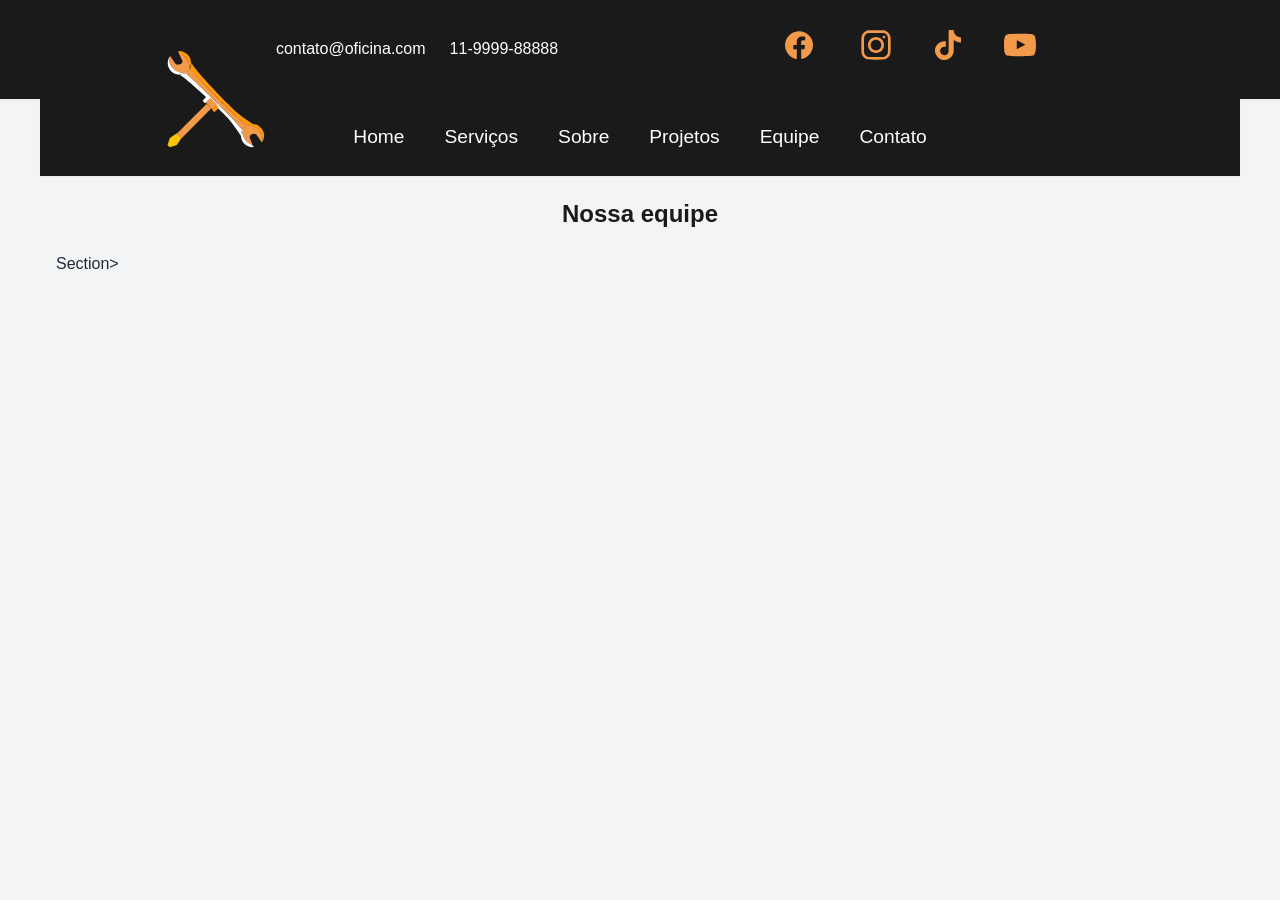
==== contato.html @ 3fcd739f "ajuste da possivel volta da nav bar" ====
<!DOCTYPE html>
<html lang="pt-BR">
<head>
    <meta charset="UTF-8">
    <meta name="viewport" content="width=device-width, initial-scale=1.0">
    <title>Oficina Senac - Equipe</title>
    <meta name="description" content="Oficina de Desenvolvimento de sites para carros">
    <meta name="keywords" content="keyword1, keyword2">
    <meta property="og:title" content="Page Title">
    <meta property="og:description" content="Page description">
    <meta property="og:type" content="website">
    <meta property="og:url" content="https://www.example.com">
    <meta property="og:image" content="https://www.example.com/image.jpg">
    <meta name="twitter:card" content="summary_large_image">
    <meta name="twitter:title" content="Page Title">
    <meta name="twitter:description" content="Page description">
    <meta name="twitter:image" content="https://www.example.com/image.jpg">

    <link rel="preload" href="assets/css/microframework.css" as="style"
            onload="this.rel='stylesheet'">
    <noscript>
        <link rel="stylesheet" href="assets/css/microframework.css">
    </noscript>
</head>
<body class="bem-cursor">
    <div id="header-global"></div>
    <main>
        <div id="nav-secundaria-global"></div>
<section class="bem-container" id="servicos">
            <h2 class="bem-titulo-h2">Nossa equipe</h2>
            <div class="bem-grid-auto">

            </div>
            
            

            Section>



    </main>
    <script src="assets/js/navbar.js"></script>
    <script src="assets/js/script.js"></script>
</body>
</html>
---- assets/css/microframework.css ----
*{margin:0;padding:0;box-sizing:border-box}
:root{
  --bem-primary:#1a1a1b;
  --bem-secondary:#ffffff;
  --bem-tertiary: #f2994a; 

  --bem-success:#10b981;
  --bem-danger:#ef4444;
  --bem-warning:#f59e0b;
  --bem-dark:#1f2937;
  --bem-light:#f3f4f6;
  --bem-bg:#1a1a1b;
  --bem-surface:#ffffff;
  --bem-text:#1f2937;
  --bem-text-muted:#6b7280;
  --bem-border:#e5e7eb;
  --bem-spacing-xs:.25rem;
  --bem-spacing-sm:.5rem;
  --bem-spacing-md:1rem;
  --bem-spacing-lg:1.5rem;
  --bem-spacing-xl:2rem;
  --bem-font-base:-apple-system, BlinkMacSystemFont, 'Segoe UI', Roboto, Oxygen, Ubuntu, Cantarell, sans-serif;
  --bem-font-mono:'Courier New', monospace;
  --bem-radius-sm:.25rem;
  --bem-radius-md:.5rem;
  --bem-radius-lg:1rem;
  --bem-shadow-sm:0 1px 2px 0 rgba(0,0,0,.05);
  --bem-shadow-md:0 4px 6px -1px rgba(0,0,0,.1);
  --bem-shadow-lg:0 10px 15px -3px rgba(0,0,0,.1);
}
[data-theme="dia"]{
  --bem-primary:#8b5cf6;
  --bem-bg:#f5f5f7;
}
[data-theme="tarde"]{
  --bem-primary:#f97316;
  --bem-secondary:#d946ef;
  --bem-bg:#fdf5ee;
  --bem-surface:#fffaf7;
  --bem-text-muted:#78716c;
  --bem-border:#e7d5c4;
  --bem-light:#fae8d5;
}
[data-theme="noite"]{
  --bem-primary:#2dd4bf;
  --bem-secondary:#a78bfa;
  --bem-success:#34d399;
  --bem-danger:#f87171;
  --bem-bg:#0f172a;
  --bem-surface:#1e293b;
  --bem-text:#f1f5f9;
  --bem-text-muted:#94a3b8;
  --bem-border:#334155;
  --bem-light:#334155;
}
html{
  scroll-behavior: smooth;
}
body{
  font-family:var(--bem-font-base);
  line-height:1.5;
  color:var(--bem-text);
  background:var(--bem-light);
  transition:background .25s, color .25s;
  cursor: url(../imagens/cursor/cursor.svg), auto;
}
a{
  cursor: url(../imagens/cursor/cursor-ancora.svg), auto;
  text-decoration: none;
  color: var(--bem-secondary);
}
p{
  color: var(--bem-secondary);
  padding: 10px 100px;
}

header{
  display: flex;
  justify-content: center;
  align-items: center;
  gap: 2.5rem;
}
.bem-logo{
  position: absolute;
  top: 0;
  left: 50px;
  /*                    x     y      */
  transform: translate(-120px, 0);
  z-index: 1001;
  width: 100px;
}
.icon-marcas{
  width: 100px;
}
.container-icons{
  display: flex;
  align-items: center;
  justify-content: space-around;
  flex-wrap: wrap;
  gap: 50px;
  width: 100%;
  margin: var(--bem-spacing-sm) 0;
  padding: var(--bem-spacing-sm);
}
#sobre{
  position: relative;
  height: 300px;
}
.sobre-img{
  position: absolute;
  top: 70px;
  left: 0;
  display: flex;
  align-items: center;
  justify-content: center;
  border-radius: 100px 0 0 0;
  width: 45%;
  height: 230px;
  z-index: 5;
  background-color: var(--bem-text-muted);
}
.sobre-descricao{
  position: absolute;
  top:0;
  right: 0;
  display: flex;
  flex-direction: column;
  width: 60%;
  height: 300px;
  color: var(--bem-light);
  background-color: var(--bem-bg);
}
.bem-hero{
  /*relativo para c ontrolar a posição absoluta dos filhos  */
  position: relative;
  display: flex;
  align-items: center;
  justify-content: center;
  height: 65.75vh;
  background-image: url(../imagens/imagem_hero/fundo-hero.jpg);
  /*cover = estica e contain manter o tamanho original  */
  background-size: cover;
  background-repeat: no-repeat;
  background-position: center;
  background-color: #0f172a;
  color: var(--bem-light);
}
.bem-hero__titulo{
  display: flex;
  flex-direction: column;
  align-items: center;
  justify-content: center;
  background-color: #0f172a6c;
  backdrop-filter: blur(15px);
  position: absolute;
  top: 0;
  left: calc(50% /2);
  width: 50%;
  height: 100%;
  z-index: 10;
  padding: 50px;
  gap: 20px;
}
.bem-hero_imagem{
  position: absolute;
  bottom: 0;
  right: 20%;
  z-index: 2;
  /*      aumentar o tamnho  horizontal e vertical   
          da equerda para direita e de cima para baixo
  
  */
  transform: scale(1.5) translate(50px, -30px) ;
}
.bem-titulo-h2{
  display: flex;
  align-items: center;
  justify-content: center;
  margin: 20px;
  font-size: 1.5rem;
  color: var(--bem-primary);
}
.bem-container{
  width:100%;
  max-width:1200px;
  margin:0 auto;
  padding:0 var(--bem-spacing-md);
}
.bem-container--fluid{ max-width:100% }
.bem-container--narrow{ max-width:600px }
.bem-grid { display: grid; gap: var(--bem-spacing-md) }
.bem-btn{
  display:flex;
  align-items:center;
  justify-content:center;
  padding:var(--bem-spacing-sm) var(--bem-spacing-lg);
  font-size:1rem;
  font-weight:500;
  border:none;
  border-radius:var(--bem-radius-md);
  cursor:pointer;
  transition:all .2s ease;
  text-decoration:none;
  gap:var(--bem-spacing-sm);
  margin: var(--bem-spacing-lg) 0;
}
.bem-btn:hover{ transform:translateY(-1px);box-shadow:var(--bem-shadow-md) }
.bem-btn:active{ transform:translateY(0) }
.bem-btn--primary{ background-color:var(--bem-primary);color:#fff;border: 2px solid var(--bem-tertiary); }
.bem-btn--primary:hover{ filter:brightness(.9) }
.bem-btn--secondary{ background-color:var(--bem-secondary);color:#fff }
.bem-btn--secondary:hover{ filter:brightness(.9) }
.bem-btn--success{ background-color:var(--bem-success);color:#fff }
.bem-btn--danger{ background-color:var(--bem-danger);color:#fff }
.bem-btn--outline{
  background-color:transparent;
  border:2px solid var(--bem-primary);
  color:var(--bem-primary);
}
.bem-btn--outline:hover{ background-color:var(--bem-primary);color:#fff }
.bem-btn--sm{ padding:var(--bem-spacing-xs) var(--bem-spacing-md);font-size:.875rem }
.bem-btn--lg{ padding:var(--bem-spacing-md) var(--bem-spacing-xl);font-size:1.125rem }
.bem-btn--block{ width:100% }
.bem-btn:disabled,.bem-btn--disabled{ opacity:.5;cursor:not-allowed;pointer-events:none }
.bem-btn__icon{ display:inline-flex;font-size:1.25em }
.bem-btn__text{ display:inline-flex }
.bem-card{
  background-color:var(--bem-surface);
  border-radius:var(--bem-radius-lg);
  box-shadow:var(--bem-shadow-md);
  overflow:hidden;
  transition:all .3s ease;
}
.bem-card:hover{ box-shadow:var(--bem-shadow-lg);transform:translateY(-2px) }
.bem-card--flat{ box-shadow:none;border:1px solid var(--bem-border) }
.bem-card__header{ padding:var(--bem-spacing-lg);border-bottom:1px solid var(--bem-border) }
.bem-card__title{ font-size:1.25rem;font-weight:600;margin:0;color:var(--bem-text) }
.bem-card__subtitle{ font-size:.875rem;color:var(--bem-text-muted);margin-top:var(--bem-spacing-xs) }
.bem-card__body{ padding:var(--bem-spacing-lg) }
.bem-card__footer{
  padding:var(--bem-spacing-lg);
  border-top:1px solid var(--bem-border);
  background-color:var(--bem-light);
}
.bem-card__image{ width:100%;height:auto;display:block }
.bem-card__actions{ display:flex;gap:var(--bem-spacing-sm);align-items:center }
.bem-form{ display:flex;flex-direction:column;gap:var(--bem-spacing-md) }
.bem-form__group{ display:flex;flex-direction:column;gap:var(--bem-spacing-xs) }
.bem-form__label{ font-weight:500;font-size:.875rem;color:var(--bem-text) }
.bem-form__label--required::after{ content:' *';color:var(--bem-danger) }
.bem-form__input,
.bem-form__textarea,
.bem-form__select{
  width:100%;
  padding:var(--bem-spacing-sm) var(--bem-spacing-md);
  border:2px solid var(--bem-border);
  border-radius:var(--bem-radius-md);
  font-size:1rem;
  font-family:inherit;
  transition:all .2s ease;
  background:var(--bem-surface);
  color:var(--bem-text);
}
.bem-form__input:focus,
.bem-form__textarea:focus,
.bem-compare__range:focus-visible{
  opacity:.01;
  outline:3px solid var(--bem-primary);
  outline-offset:-3px;
}
@keyframes bem-fade-in{ from{ opacity:0}to{ opacity:1}}
@keyframes bem-slide-up{ from{ opacity:0;transform:translateY(20px)}to{ opacity:1;transform:translateY(0)}}
@keyframes bem-scale-up{ from{ opacity:0;transform:scale(0.95)}to{ opacity:1;transform:scale(1)}}
.bem-animate-fade-in{ animation:bem-fade-in 0.3s ease forwards}
.bem-animate-slide-up{ animation:bem-slide-up 0.4s ease forwards}
.bem-grid-auto{ display:grid;grid-template-columns:repeat(auto-fit, minmax(300px, 1fr));gap:var(--bem-spacing-md)}
.bem-flex-1{ flex:1}
.bem-flex-wrap{ flex-wrap:wrap}
.bem-h-screen{ height:100vh}
.bem-min-h-screen{ min-height:100vh}
.bem-w-screen{ width:100vw}
.bem-m-0{ margin:0}
.bem-p-0{ padding:0}
.bem-mx-auto{ margin-left:auto;margin-right:auto}
.bem-my-auto{ margin-top:auto;margin-bottom:auto}
.bem-mt-auto{ margin-top:auto}
.bem-pt-xl{ padding-top:var(--bem-spacing-xl)}
.bem-pb-xl{ padding-bottom:var(--bem-spacing-xl)}
.bem-px-lg{ padding-left:var(--bem-spacing-lg);padding-right:var(--bem-spacing-lg)}
.bem-gap-lg{ gap:var(--bem-spacing-lg)}
.bem-gap-xl{ gap:var(--bem-spacing-xl)}
.bem-text-primary{ color:var(--bem-primary)}
.bem-text-secondary{ color:var(--bem-secondary)}
.bem-text-success{ color:var(--bem-success)}
.bem-text-danger{ color:var(--bem-danger)}
.bem-text-muted-util{ color:var(--bem-text-muted)}
.bem-font-bold{ font-weight:700}
.bem-font-medium{ font-weight:500}
.bem-text-xl{ font-size:1.25rem}
.bem-text-2xl{ font-size:1.5rem}
.bem-text-xs{ font-size:0.75rem}
.bem-text-sm{ font-size:0.875rem}
.bem-icon-lg{ font-size:2rem;display:inline-flex;justify-content:center;align-items:center}
.bem-text-underline{ text-decoration:underline}
.bem-bg-glass{ background-color:rgba(255,255,255,.2);backdrop-filter:blur(4px);border:1px solid rgba(255,255,255,.3)}
[data-theme="noite"] .bem-bg-glass{ background-color:rgba(15,23,42,.4);border-color:rgba(255,255,255,.1)}
.bem-border-primary{ border-color:var(--bem-primary)}
.bem-border-top-primary{ border-top:3px solid var(--bem-primary)}
.bem-border-top-secondary{ border-top:3px solid var(--bem-secondary)}
.bem-border-left-success{ border-left-color:var(--bem-success)}
.bem-border-default{ border:1px solid var(--bem-border)}
.bem-max-w-xxs{ max-width:220px}
.bem-max-w-xs{ max-width:280px}
.bem-max-w-sm{ max-width:400px}
.bem-form__input--error,.bem-form__textarea--error,.bem-form__select--error{ border-color:var(--bem-danger) }
.bem-form__input--success,.bem-form__textarea--success,.bem-form__select--success{ border-color:var(--bem-success) }
.bem-form__textarea{ min-height:100px;resize:vertical }
.bem-form__help{ font-size:.875rem;color:var(--bem-text-muted) }
.bem-form__error{ font-size:.875rem;color:var(--bem-danger) }
.bem-form__checkbox,.bem-form__radio{ display:flex;align-items:center;gap:var(--bem-spacing-sm) }
.bem-form__checkbox input,.bem-form__radio input{ width:auto }
.bem-alert{
  padding:var(--bem-spacing-md);
  border-radius:var(--bem-radius-md);
  border-left:4px solid;
  display:flex;
  align-items:flex-start;
  gap:var(--bem-spacing-sm);
}
.bem-alert--info{ background-color:#dbeafe;border-color:var(--bem-primary);color:#1e40af }
.bem-alert--success{ background-color:#d1fae5;border-color:var(--bem-success);color:#065f46 }
.bem-alert--warning{ background-color:#fef3c7;border-color:var(--bem-warning);color:#92400e }
.bem-alert--danger{ background-color:#fee2e2;border-color:var(--bem-danger);color:#991b1b }
.bem-alert__icon{ font-size:1.25rem;flex-shrink:0 }
.bem-alert__content{ flex:1 }
.bem-alert__title{ font-weight:600;margin-bottom:var(--bem-spacing-xs) }
.bem-alert__message{ font-size:.875rem }
.bem-alert__close{
  background:none;border:none;cursor:pointer;padding:0;
  font-size:1.25rem;opacity:.6;transition:opacity .2s;
  color:inherit;
}
.bem-alert__close:hover{ opacity:1 }
.bem-navbar{
  display:flex;
  align-items:center;
  justify-content: space-evenly;
  padding:var(--bem-spacing-md) var(--bem-spacing-lg);
  box-shadow:var(--bem-shadow-sm);
  transition:background .25s;
  position:sticky;
  top:0; 
  z-index:100;
  width: 100%;
  background-color: var(--bem-primary);
  color: var(--bem-secondary);
}
.bem-navbar--secundaria{
  display:flex;
  align-items:center;
  justify-content:center;
  padding:var(--bem-spacing-md) var(--bem-spacing-lg);
  box-shadow:var(--bem-shadow-sm);
  transition:background .25s;
  position:sticky; top: 70px; z-index:90;
  background-color: var(--bem-primary);
  color: var(--bem-secondary);
}
.bem-navbar--dark{ background-color:var(--bem-dark);color:#fff }
.bem-navbar__brand{ font-size:1.5rem;font-weight:700;text-decoration:none;color:inherit; position: relative; }
.bem-navbar__menu{ display:flex;gap:var(--bem-spacing-lg);list-style:none;align-items:center }
.bem-navbar__item{ display:inline-flex }
.bem-navbar__link{ text-decoration:none;color:var(--bem-secondary);padding:var(--bem-spacing-sm);transition:color .2s; font-size: 1.2rem; }
.bem-navbar__link:hover{ color:var(--bem-text-muted) }
.bem-navbar__link--active{ color:var(--bem-tertiary);font-weight:600 }
.bem-navbar__toggle{ display:none;background:none;border:none;font-size:1.5rem;cursor:pointer;color:var(--bem-secondary) }
.bem-modal{
  position:fixed;inset:0;
  background-color:rgba(0,0,0,.5);
  display:flex;align-items:center;justify-content:center;
  z-index:1000;padding:var(--bem-spacing-md);
  animation:bem-fade-in 0.2s ease forwards;
}
.bem-modal--hidden{ display:none }
.bem-modal__dialog{
  background-color:var(--bem-surface);
  border-radius:var(--bem-radius-lg);
  box-shadow:var(--bem-shadow-lg);
  max-width:500px;width:100%;max-height:90vh;overflow:auto;
  animation:bem-scale-up 0.3s cubic-bezier(0.175, 0.885, 0.32, 1.275) forwards;
}
.bem-modal__header{
  padding:var(--bem-spacing-lg);
  border-bottom:1px solid var(--bem-border);
  display:flex;align-items:center;justify-content:space-between;
}
.bem-modal__title{ font-size:1.25rem;font-weight:600;margin:0;color:var(--bem-text) }
.bem-modal__close{
  background:none;border:none;font-size:1.5rem;cursor:pointer;
  padding:0;color:var(--bem-text-muted);transition:color .2s;
}
.bem-modal__close:hover{ color:var(--bem-text) }
.bem-modal__body{ padding:var(--bem-spacing-lg) }
.bem-modal__footer{
  padding:var(--bem-spacing-lg);
  border-top:1px solid var(--bem-border);
  display:flex;gap:var(--bem-spacing-sm);justify-content:flex-end;
}
.bem-navbar__checkbox{ display:none }
.bem-theme-toggle{
  position:fixed;bottom:1.5rem;right:1.5rem;z-index:9999;
  display:flex;gap:.25rem;
  background:var(--bem-surface);
  padding:.375rem;
  border-radius:9999px;
  box-shadow:var(--bem-shadow-lg);
  border:1px solid var(--bem-border);
  transition:background .25s, border-color .25s;
}
.bem-theme-toggle__btn{
  background:none;border:none;cursor:pointer;
  font-size:1.125rem;padding:.375rem .5rem;
  border-radius:9999px;transition:background .15s;
  line-height:1;color:var(--bem-text);
}
.bem-theme-toggle__btn:hover{ background:var(--bem-light) }
.bem-theme-toggle__btn--active{ background:var(--bem-primary);color:#fff }
.bem-text-center{ text-align:center }
.bem-text-left{ text-align:left }
.bem-text-right{ text-align:right }
.bem-mt-sm{ margin-top:var(--bem-spacing-sm) }
.bem-mt-md{ margin-top:var(--bem-spacing-md) }
.bem-mt-lg{ margin-top:var(--bem-spacing-lg) }
.bem-mb-sm{ margin-bottom:var(--bem-spacing-sm) }
.bem-mb-md{ margin-bottom:var(--bem-spacing-md) }
.bem-mb-lg{ margin-bottom:var(--bem-spacing-lg) }
.bem-p-sm{ padding:var(--bem-spacing-sm) }
.bem-p-md{ padding:var(--bem-spacing-md) }
.bem-p-lg{ padding:var(--bem-spacing-lg) }
.bem-flex{ display:flex }
.bem-flex-col{ flex-direction:column }
.bem-items-center{ align-items:center }
.bem-justify-center{ justify-content:center }
.bem-justify-between{ justify-content:space-between }
.bem-gap-sm{ gap:var(--bem-spacing-sm) }
.bem-gap-md{ gap:var(--bem-spacing-md) }
.bem-w-full{ width:100% }
.bem-h-full{ height:100% }
.bem-rounded{ border-radius:var(--bem-radius-md) }
.bem-rounded-full{ border-radius:9999px }
.bem-shadow{ box-shadow:var(--bem-shadow-md) }
.bem-shadow-lg{ box-shadow:var(--bem-shadow-lg) }
.bem-grid-auto-4{ display:grid;grid-template-columns:repeat(auto-fit, minmax(60px, 1fr))}
@media(max-width:768px){
  .bem-hero__titulo{
    left: 0;
    width: 100%;
  }
  .bem-container--narrow{ width:100%; max-width:768px ; }
  .bem-hero_imagem{
    display: none;
  }
  .bem-navbar--secundaria{
    position:fixed; top: 0;
  }
  .bem-logo{
    display: block;
    position: fixed;
    top: 0;
    left: 50%;
    z-index: 151;
  }
  .bem-navbar{
    display: none;
  }
  .bem-grid--cols-2,.bem-grid--cols-3,.bem-grid--cols-4 { grid-template-columns: 1fr }
  .bem-navbar__menu{ display:none }
  .bem-navbar__toggle{ display:block; cursor:pointer; margin-left:auto; }
  .bem-hide-mobile{ display:none !important }
  .bem-navbar__checkbox:checked ~ .bem-navbar__menu {
    display:flex !important;
    flex-direction:column;
    align-items: center;
    position:absolute; top:100%; left:0; right:0;
    background-color:var(--bem-bg);
    padding:var(--bem-spacing-md);
    box-shadow:var(--bem-shadow-md);
    animation:bem-slide-up 0.3s forwards;
    z-index: 1000;
    height: 100vh;
    font-size: 1.5rem;
  }
}

#projetos{
  position: relative;
}
.img-comp-container {
  position: relative;
  height: 200px; /*should be the same height as the images*/
  margin: 0 auto;
  max-width: 100%;
  width: 300px;
}

.img-comp-img {
  position: absolute;
  width: auto;
  height: auto;
  overflow: hidden;
}

.img-comp-img img {
  display: block;
  vertical-align: middle;
}

.img-comp-slider {
  position: absolute;
  z-index: 9;
  cursor: ew-resize;
  /*set the appearance of the slider:*/
  width: 80px;
  height: 40px;
  background-image: url(../imagens/imagem-projetos/setas.svg);
  background-repeat: no-repeat;
  background-size: contain;
  background-position-x: center;
  border-radius: 100px;
  animation: esquerda-direita .6s 6;
}
/* keyframes */
@keyframes esquerda-direita{
  0% { 
    transform: translateX(0); 
  }
  50% { 
    transform: translateX(-3px); 
  }
  100% { 
    transform: translateX(0); 
  }
}

.img-comp-overlay::after{
  content: "Antes";
  position: absolute;
  top: 0;
  left: 0;
  width: 100%;
  height: 30px;
  background-color: var(--bem-light);
  color: var(--bem-bg);
  font-size: 1.4rem;
}

.img-comp-overlay{
  border-right: solid 2px var(--bem-tertiary);
}
.revelar-ao-rolar {
  opacity: 0;
  transform: translateY(50px);
  transition: opacity 0.8s ease-out, transform 0.8s ease-out;
  will-change: opacity, transform;
}

.revelar-ao-rolar.ativo {
  opacity: 1;
  transform: translateY(0);
}


.columns {
  float: left;
  width: 33.3%;
  padding: 8px;
}

.price {
  list-style-type: none;
  border: 1px solid #eee;
  margin: 0;
  padding: 0;
  -webkit-transition: 0.3s;
  transition: 0.3s;
}

.price:hover {
  box-shadow: 0 8px 12px 0 rgba(0,0,0,0.2)
}

.price .header {
  background-color: #111;
  color: white;
  font-size: 25px;
}

.price li {
  border-bottom: 1px solid #eee;
  padding: 20px;
  text-align: center;
}

.price .grey {
  background-color: #eee;
  font-size: 20px;
}

.button {
  background-color: #04AA6D;
  border: none;
  color: white;
  padding: 10px 25px;
  text-align: center;
  text-decoration: none;
  font-size: 18px;
}

@media only screen and (max-width: 600px) {
  .columns {
    width: 100%;
  }
}

/* --- CARROSSEL INFINITO (EQUIPE) --- */
.bem-carousel {
  overflow: hidden;
  width: 100%;
  padding: var(--bem-spacing-md) 0;
  position: relative;
}

.bem-carousel__track {
  display: flex;
  width: calc(300px * 8 + 2rem * 8); /* 8 cards total */
  gap: 2rem;
  animation: scroll-carousel 20s linear infinite;
}

.bem-carousel__track:hover {
  animation-play-state: paused;
}

.bem-carousel__card {
  width: 300px;
  flex-shrink: 0;
  text-align: center;
  border: 1px solid var(--bem-border-light);
}

.bem-carousel__card img {
  width: 100%;
  height: 350px;
  object-fit: cover;
  border-top-left-radius: var(--bem-radius-md);
  border-top-right-radius: var(--bem-radius-md);
}

.bem-carousel__info {
  padding: var(--bem-spacing-md);
}

.bem-carousel__info h3 {
  margin: 0;
  font-size: 1.25rem;
  color: var(--bem-text-primary);
}

.bem-carousel__info span {
  display: block;
  font-size: 1rem;
  color: var(--bem-tertiary); /* Laranja */
  font-weight: 600;
  margin-top: 0.5rem;
}

@keyframes scroll-carousel {
  0% { transform: translateX(0); }
  100% { transform: translateX(calc(-300px * 4 - 2rem * 4)); }
}

#footer-container{
  width: 100%;
  background-color: var(--bem-bg);
}
---- assets/css/microframework.css ----
*{margin:0;padding:0;box-sizing:border-box}
:root{
  --bem-primary:#1a1a1b;
  --bem-secondary:#ffffff;
  --bem-tertiary: #f2994a; 

  --bem-success:#10b981;
  --bem-danger:#ef4444;
  --bem-warning:#f59e0b;
  --bem-dark:#1f2937;
  --bem-light:#f3f4f6;
  --bem-bg:#1a1a1b;
  --bem-surface:#ffffff;
  --bem-text:#1f2937;
  --bem-text-muted:#6b7280;
  --bem-border:#e5e7eb;
  --bem-spacing-xs:.25rem;
  --bem-spacing-sm:.5rem;
  --bem-spacing-md:1rem;
  --bem-spacing-lg:1.5rem;
  --bem-spacing-xl:2rem;
  --bem-font-base:-apple-system, BlinkMacSystemFont, 'Segoe UI', Roboto, Oxygen, Ubuntu, Cantarell, sans-serif;
  --bem-font-mono:'Courier New', monospace;
  --bem-radius-sm:.25rem;
  --bem-radius-md:.5rem;
  --bem-radius-lg:1rem;
  --bem-shadow-sm:0 1px 2px 0 rgba(0,0,0,.05);
  --bem-shadow-md:0 4px 6px -1px rgba(0,0,0,.1);
  --bem-shadow-lg:0 10px 15px -3px rgba(0,0,0,.1);
}
[data-theme="dia"]{
  --bem-primary:#8b5cf6;
  --bem-bg:#f5f5f7;
}
[data-theme="tarde"]{
  --bem-primary:#f97316;
  --bem-secondary:#d946ef;
  --bem-bg:#fdf5ee;
  --bem-surface:#fffaf7;
  --bem-text-muted:#78716c;
  --bem-border:#e7d5c4;
  --bem-light:#fae8d5;
}
[data-theme="noite"]{
  --bem-primary:#2dd4bf;
  --bem-secondary:#a78bfa;
  --bem-success:#34d399;
  --bem-danger:#f87171;
  --bem-bg:#0f172a;
  --bem-surface:#1e293b;
  --bem-text:#f1f5f9;
  --bem-text-muted:#94a3b8;
  --bem-border:#334155;
  --bem-light:#334155;
}
html{
  scroll-behavior: smooth;
}
body{
  font-family:var(--bem-font-base);
  line-height:1.5;
  color:var(--bem-text);
  background:var(--bem-light);
  transition:background .25s, color .25s;
  cursor: url(../imagens/cursor/cursor.svg), auto;
}
a{
  cursor: url(../imagens/cursor/cursor-ancora.svg), auto;
  text-decoration: none;
  color: var(--bem-secondary);
}
p{
  color: var(--bem-secondary);
  padding: 10px 100px;
}

header{
  display: flex;
  justify-content: center;
  align-items: center;
  gap: 2.5rem;
}
.bem-logo{
  position: absolute;
  top: 0;
  left: 50px;
  /*                    x     y      */
  transform: translate(-120px, 0);
  z-index: 1001;
  width: 100px;
}
.icon-marcas{
  width: 100px;
}
.container-icons{
  display: flex;
  align-items: center;
  justify-content: space-around;
  flex-wrap: wrap;
  gap: 50px;
  width: 100%;
  margin: var(--bem-spacing-sm) 0;
  padding: var(--bem-spacing-sm);
}
#sobre{
  position: relative;
  height: 300px;
}
.sobre-img{
  position: absolute;
  top: 70px;
  left: 0;
  display: flex;
  align-items: center;
  justify-content: center;
  border-radius: 100px 0 0 0;
  width: 45%;
  height: 230px;
  z-index: 5;
  background-color: var(--bem-text-muted);
}
.sobre-descricao{
  position: absolute;
  top:0;
  right: 0;
  display: flex;
  flex-direction: column;
  width: 60%;
  height: 300px;
  color: var(--bem-light);
  background-color: var(--bem-bg);
}
.bem-hero{
  /*relativo para c ontrolar a posição absoluta dos filhos  */
  position: relative;
  display: flex;
  align-items: center;
  justify-content: center;
  height: 65.75vh;
  background-image: url(../imagens/imagem_hero/fundo-hero.jpg);
  /*cover = estica e contain manter o tamanho original  */
  background-size: cover;
  background-repeat: no-repeat;
  background-position: center;
  background-color: #0f172a;
  color: var(--bem-light);
}
.bem-hero__titulo{
  display: flex;
  flex-direction: column;
  align-items: center;
  justify-content: center;
  background-color: #0f172a6c;
  backdrop-filter: blur(15px);
  position: absolute;
  top: 0;
  left: calc(50% /2);
  width: 50%;
  height: 100%;
  z-index: 10;
  padding: 50px;
  gap: 20px;
}
.bem-hero_imagem{
  position: absolute;
  bottom: 0;
  right: 20%;
  z-index: 2;
  /*      aumentar o tamnho  horizontal e vertical   
          da equerda para direita e de cima para baixo
  
  */
  transform: scale(1.5) translate(50px, -30px) ;
}
.bem-titulo-h2{
  display: flex;
  align-items: center;
  justify-content: center;
  margin: 20px;
  font-size: 1.5rem;
  color: var(--bem-primary);
}
.bem-container{
  width:100%;
  max-width:1200px;
  margin:0 auto;
  padding:0 var(--bem-spacing-md);
}
.bem-container--fluid{ max-width:100% }
.bem-container--narrow{ max-width:600px }
.bem-grid { display: grid; gap: var(--bem-spacing-md) }
.bem-btn{
  display:flex;
  align-items:center;
  justify-content:center;
  padding:var(--bem-spacing-sm) var(--bem-spacing-lg);
  font-size:1rem;
  font-weight:500;
  border:none;
  border-radius:var(--bem-radius-md);
  cursor:pointer;
  transition:all .2s ease;
  text-decoration:none;
  gap:var(--bem-spacing-sm);
  margin: var(--bem-spacing-lg) 0;
}
.bem-btn:hover{ transform:translateY(-1px);box-shadow:var(--bem-shadow-md) }
.bem-btn:active{ transform:translateY(0) }
.bem-btn--primary{ background-color:var(--bem-primary);color:#fff;border: 2px solid var(--bem-tertiary); }
.bem-btn--primary:hover{ filter:brightness(.9) }
.bem-btn--secondary{ background-color:var(--bem-secondary);color:#fff }
.bem-btn--secondary:hover{ filter:brightness(.9) }
.bem-btn--success{ background-color:var(--bem-success);color:#fff }
.bem-btn--danger{ background-color:var(--bem-danger);color:#fff }
.bem-btn--outline{
  background-color:transparent;
  border:2px solid var(--bem-primary);
  color:var(--bem-primary);
}
.bem-btn--outline:hover{ background-color:var(--bem-primary);color:#fff }
.bem-btn--sm{ padding:var(--bem-spacing-xs) var(--bem-spacing-md);font-size:.875rem }
.bem-btn--lg{ padding:var(--bem-spacing-md) var(--bem-spacing-xl);font-size:1.125rem }
.bem-btn--block{ width:100% }
.bem-btn:disabled,.bem-btn--disabled{ opacity:.5;cursor:not-allowed;pointer-events:none }
.bem-btn__icon{ display:inline-flex;font-size:1.25em }
.bem-btn__text{ display:inline-flex }
.bem-card{
  background-color:var(--bem-surface);
  border-radius:var(--bem-radius-lg);
  box-shadow:var(--bem-shadow-md);
  overflow:hidden;
  transition:all .3s ease;
}
.bem-card:hover{ box-shadow:var(--bem-shadow-lg);transform:translateY(-2px) }
.bem-card--flat{ box-shadow:none;border:1px solid var(--bem-border) }
.bem-card__header{ padding:var(--bem-spacing-lg);border-bottom:1px solid var(--bem-border) }
.bem-card__title{ font-size:1.25rem;font-weight:600;margin:0;color:var(--bem-text) }
.bem-card__subtitle{ font-size:.875rem;color:var(--bem-text-muted);margin-top:var(--bem-spacing-xs) }
.bem-card__body{ padding:var(--bem-spacing-lg) }
.bem-card__footer{
  padding:var(--bem-spacing-lg);
  border-top:1px solid var(--bem-border);
  background-color:var(--bem-light);
}
.bem-card__image{ width:100%;height:auto;display:block }
.bem-card__actions{ display:flex;gap:var(--bem-spacing-sm);align-items:center }
.bem-form{ display:flex;flex-direction:column;gap:var(--bem-spacing-md) }
.bem-form__group{ display:flex;flex-direction:column;gap:var(--bem-spacing-xs) }
.bem-form__label{ font-weight:500;font-size:.875rem;color:var(--bem-text) }
.bem-form__label--required::after{ content:' *';color:var(--bem-danger) }
.bem-form__input,
.bem-form__textarea,
.bem-form__select{
  width:100%;
  padding:var(--bem-spacing-sm) var(--bem-spacing-md);
  border:2px solid var(--bem-border);
  border-radius:var(--bem-radius-md);
  font-size:1rem;
  font-family:inherit;
  transition:all .2s ease;
  background:var(--bem-surface);
  color:var(--bem-text);
}
.bem-form__input:focus,
.bem-form__textarea:focus,
.bem-compare__range:focus-visible{
  opacity:.01;
  outline:3px solid var(--bem-primary);
  outline-offset:-3px;
}
@keyframes bem-fade-in{ from{ opacity:0}to{ opacity:1}}
@keyframes bem-slide-up{ from{ opacity:0;transform:translateY(20px)}to{ opacity:1;transform:translateY(0)}}
@keyframes bem-scale-up{ from{ opacity:0;transform:scale(0.95)}to{ opacity:1;transform:scale(1)}}
.bem-animate-fade-in{ animation:bem-fade-in 0.3s ease forwards}
.bem-animate-slide-up{ animation:bem-slide-up 0.4s ease forwards}
.bem-grid-auto{ display:grid;grid-template-columns:repeat(auto-fit, minmax(300px, 1fr));gap:var(--bem-spacing-md)}
.bem-flex-1{ flex:1}
.bem-flex-wrap{ flex-wrap:wrap}
.bem-h-screen{ height:100vh}
.bem-min-h-screen{ min-height:100vh}
.bem-w-screen{ width:100vw}
.bem-m-0{ margin:0}
.bem-p-0{ padding:0}
.bem-mx-auto{ margin-left:auto;margin-right:auto}
.bem-my-auto{ margin-top:auto;margin-bottom:auto}
.bem-mt-auto{ margin-top:auto}
.bem-pt-xl{ padding-top:var(--bem-spacing-xl)}
.bem-pb-xl{ padding-bottom:var(--bem-spacing-xl)}
.bem-px-lg{ padding-left:var(--bem-spacing-lg);padding-right:var(--bem-spacing-lg)}
.bem-gap-lg{ gap:var(--bem-spacing-lg)}
.bem-gap-xl{ gap:var(--bem-spacing-xl)}
.bem-text-primary{ color:var(--bem-primary)}
.bem-text-secondary{ color:var(--bem-secondary)}
.bem-text-success{ color:var(--bem-success)}
.bem-text-danger{ color:var(--bem-danger)}
.bem-text-muted-util{ color:var(--bem-text-muted)}
.bem-font-bold{ font-weight:700}
.bem-font-medium{ font-weight:500}
.bem-text-xl{ font-size:1.25rem}
.bem-text-2xl{ font-size:1.5rem}
.bem-text-xs{ font-size:0.75rem}
.bem-text-sm{ font-size:0.875rem}
.bem-icon-lg{ font-size:2rem;display:inline-flex;justify-content:center;align-items:center}
.bem-text-underline{ text-decoration:underline}
.bem-bg-glass{ background-color:rgba(255,255,255,.2);backdrop-filter:blur(4px);border:1px solid rgba(255,255,255,.3)}
[data-theme="noite"] .bem-bg-glass{ background-color:rgba(15,23,42,.4);border-color:rgba(255,255,255,.1)}
.bem-border-primary{ border-color:var(--bem-primary)}
.bem-border-top-primary{ border-top:3px solid var(--bem-primary)}
.bem-border-top-secondary{ border-top:3px solid var(--bem-secondary)}
.bem-border-left-success{ border-left-color:var(--bem-success)}
.bem-border-default{ border:1px solid var(--bem-border)}
.bem-max-w-xxs{ max-width:220px}
.bem-max-w-xs{ max-width:280px}
.bem-max-w-sm{ max-width:400px}
.bem-form__input--error,.bem-form__textarea--error,.bem-form__select--error{ border-color:var(--bem-danger) }
.bem-form__input--success,.bem-form__textarea--success,.bem-form__select--success{ border-color:var(--bem-success) }
.bem-form__textarea{ min-height:100px;resize:vertical }
.bem-form__help{ font-size:.875rem;color:var(--bem-text-muted) }
.bem-form__error{ font-size:.875rem;color:var(--bem-danger) }
.bem-form__checkbox,.bem-form__radio{ display:flex;align-items:center;gap:var(--bem-spacing-sm) }
.bem-form__checkbox input,.bem-form__radio input{ width:auto }
.bem-alert{
  padding:var(--bem-spacing-md);
  border-radius:var(--bem-radius-md);
  border-left:4px solid;
  display:flex;
  align-items:flex-start;
  gap:var(--bem-spacing-sm);
}
.bem-alert--info{ background-color:#dbeafe;border-color:var(--bem-primary);color:#1e40af }
.bem-alert--success{ background-color:#d1fae5;border-color:var(--bem-success);color:#065f46 }
.bem-alert--warning{ background-color:#fef3c7;border-color:var(--bem-warning);color:#92400e }
.bem-alert--danger{ background-color:#fee2e2;border-color:var(--bem-danger);color:#991b1b }
.bem-alert__icon{ font-size:1.25rem;flex-shrink:0 }
.bem-alert__content{ flex:1 }
.bem-alert__title{ font-weight:600;margin-bottom:var(--bem-spacing-xs) }
.bem-alert__message{ font-size:.875rem }
.bem-alert__close{
  background:none;border:none;cursor:pointer;padding:0;
  font-size:1.25rem;opacity:.6;transition:opacity .2s;
  color:inherit;
}
.bem-alert__close:hover{ opacity:1 }
.bem-navbar{
  display:flex;
  align-items:center;
  justify-content: space-evenly;
  padding:var(--bem-spacing-md) var(--bem-spacing-lg);
  box-shadow:var(--bem-shadow-sm);
  transition:background .25s;
  position:sticky;
  top:0; 
  z-index:100;
  width: 100%;
  background-color: var(--bem-primary);
  color: var(--bem-secondary);
}
.bem-navbar--secundaria{
  display:flex;
  align-items:center;
  justify-content:center;
  padding:var(--bem-spacing-md) var(--bem-spacing-lg);
  box-shadow:var(--bem-shadow-sm);
  transition:background .25s;
  position:sticky; top: 70px; z-index:90;
  background-color: var(--bem-primary);
  color: var(--bem-secondary);
}
.bem-navbar--dark{ background-color:var(--bem-dark);color:#fff }
.bem-navbar__brand{ font-size:1.5rem;font-weight:700;text-decoration:none;color:inherit; position: relative; }
.bem-navbar__menu{ display:flex;gap:var(--bem-spacing-lg);list-style:none;align-items:center }
.bem-navbar__item{ display:inline-flex }
.bem-navbar__link{ text-decoration:none;color:var(--bem-secondary);padding:var(--bem-spacing-sm);transition:color .2s; font-size: 1.2rem; }
.bem-navbar__link:hover{ color:var(--bem-text-muted) }
.bem-navbar__link--active{ color:var(--bem-tertiary);font-weight:600 }
.bem-navbar__toggle{ display:none;background:none;border:none;font-size:1.5rem;cursor:pointer;color:var(--bem-secondary) }
.bem-modal{
  position:fixed;inset:0;
  background-color:rgba(0,0,0,.5);
  display:flex;align-items:center;justify-content:center;
  z-index:1000;padding:var(--bem-spacing-md);
  animation:bem-fade-in 0.2s ease forwards;
}
.bem-modal--hidden{ display:none }
.bem-modal__dialog{
  background-color:var(--bem-surface);
  border-radius:var(--bem-radius-lg);
  box-shadow:var(--bem-shadow-lg);
  max-width:500px;width:100%;max-height:90vh;overflow:auto;
  animation:bem-scale-up 0.3s cubic-bezier(0.175, 0.885, 0.32, 1.275) forwards;
}
.bem-modal__header{
  padding:var(--bem-spacing-lg);
  border-bottom:1px solid var(--bem-border);
  display:flex;align-items:center;justify-content:space-between;
}
.bem-modal__title{ font-size:1.25rem;font-weight:600;margin:0;color:var(--bem-text) }
.bem-modal__close{
  background:none;border:none;font-size:1.5rem;cursor:pointer;
  padding:0;color:var(--bem-text-muted);transition:color .2s;
}
.bem-modal__close:hover{ color:var(--bem-text) }
.bem-modal__body{ padding:var(--bem-spacing-lg) }
.bem-modal__footer{
  padding:var(--bem-spacing-lg);
  border-top:1px solid var(--bem-border);
  display:flex;gap:var(--bem-spacing-sm);justify-content:flex-end;
}
.bem-navbar__checkbox{ display:none }
.bem-theme-toggle{
  position:fixed;bottom:1.5rem;right:1.5rem;z-index:9999;
  display:flex;gap:.25rem;
  background:var(--bem-surface);
  padding:.375rem;
  border-radius:9999px;
  box-shadow:var(--bem-shadow-lg);
  border:1px solid var(--bem-border);
  transition:background .25s, border-color .25s;
}
.bem-theme-toggle__btn{
  background:none;border:none;cursor:pointer;
  font-size:1.125rem;padding:.375rem .5rem;
  border-radius:9999px;transition:background .15s;
  line-height:1;color:var(--bem-text);
}
.bem-theme-toggle__btn:hover{ background:var(--bem-light) }
.bem-theme-toggle__btn--active{ background:var(--bem-primary);color:#fff }
.bem-text-center{ text-align:center }
.bem-text-left{ text-align:left }
.bem-text-right{ text-align:right }
.bem-mt-sm{ margin-top:var(--bem-spacing-sm) }
.bem-mt-md{ margin-top:var(--bem-spacing-md) }
.bem-mt-lg{ margin-top:var(--bem-spacing-lg) }
.bem-mb-sm{ margin-bottom:var(--bem-spacing-sm) }
.bem-mb-md{ margin-bottom:var(--bem-spacing-md) }
.bem-mb-lg{ margin-bottom:var(--bem-spacing-lg) }
.bem-p-sm{ padding:var(--bem-spacing-sm) }
.bem-p-md{ padding:var(--bem-spacing-md) }
.bem-p-lg{ padding:var(--bem-spacing-lg) }
.bem-flex{ display:flex }
.bem-flex-col{ flex-direction:column }
.bem-items-center{ align-items:center }
.bem-justify-center{ justify-content:center }
.bem-justify-between{ justify-content:space-between }
.bem-gap-sm{ gap:var(--bem-spacing-sm) }
.bem-gap-md{ gap:var(--bem-spacing-md) }
.bem-w-full{ width:100% }
.bem-h-full{ height:100% }
.bem-rounded{ border-radius:var(--bem-radius-md) }
.bem-rounded-full{ border-radius:9999px }
.bem-shadow{ box-shadow:var(--bem-shadow-md) }
.bem-shadow-lg{ box-shadow:var(--bem-shadow-lg) }
.bem-grid-auto-4{ display:grid;grid-template-columns:repeat(auto-fit, minmax(60px, 1fr))}
@media(max-width:768px){
  .bem-hero__titulo{
    left: 0;
    width: 100%;
  }
  .bem-container--narrow{ width:100%; max-width:768px ; }
  .bem-hero_imagem{
    display: none;
  }
  .bem-navbar--secundaria{
    position:fixed; top: 0;
  }
  .bem-logo{
    display: block;
    position: fixed;
    top: 0;
    left: 50%;
    z-index: 151;
  }
  .bem-navbar{
    display: none;
  }
  .bem-grid--cols-2,.bem-grid--cols-3,.bem-grid--cols-4 { grid-template-columns: 1fr }
  .bem-navbar__menu{ display:none }
  .bem-navbar__toggle{ display:block; cursor:pointer; margin-left:auto; }
  .bem-hide-mobile{ display:none !important }
  .bem-navbar__checkbox:checked ~ .bem-navbar__menu {
    display:flex !important;
    flex-direction:column;
    align-items: center;
    position:absolute; top:100%; left:0; right:0;
    background-color:var(--bem-bg);
    padding:var(--bem-spacing-md);
    box-shadow:var(--bem-shadow-md);
    animation:bem-slide-up 0.3s forwards;
    z-index: 1000;
    height: 100vh;
    font-size: 1.5rem;
  }
}

#projetos{
  position: relative;
}
.img-comp-container {
  position: relative;
  height: 200px; /*should be the same height as the images*/
  margin: 0 auto;
  max-width: 100%;
  width: 300px;
}

.img-comp-img {
  position: absolute;
  width: auto;
  height: auto;
  overflow: hidden;
}

.img-comp-img img {
  display: block;
  vertical-align: middle;
}

.img-comp-slider {
  position: absolute;
  z-index: 9;
  cursor: ew-resize;
  /*set the appearance of the slider:*/
  width: 80px;
  height: 40px;
  background-image: url(../imagens/imagem-projetos/setas.svg);
  background-repeat: no-repeat;
  background-size: contain;
  background-position-x: center;
  border-radius: 100px;
  animation: esquerda-direita .6s 6;
}
/* keyframes */
@keyframes esquerda-direita{
  0% { 
    transform: translateX(0); 
  }
  50% { 
    transform: translateX(-3px); 
  }
  100% { 
    transform: translateX(0); 
  }
}

.img-comp-overlay::after{
  content: "Antes";
  position: absolute;
  top: 0;
  left: 0;
  width: 100%;
  height: 30px;
  background-color: var(--bem-light);
  color: var(--bem-bg);
  font-size: 1.4rem;
}

.img-comp-overlay{
  border-right: solid 2px var(--bem-tertiary);
}
.revelar-ao-rolar {
  opacity: 0;
  transform: translateY(50px);
  transition: opacity 0.8s ease-out, transform 0.8s ease-out;
  will-change: opacity, transform;
}

.revelar-ao-rolar.ativo {
  opacity: 1;
  transform: translateY(0);
}


.columns {
  float: left;
  width: 33.3%;
  padding: 8px;
}

.price {
  list-style-type: none;
  border: 1px solid #eee;
  margin: 0;
  padding: 0;
  -webkit-transition: 0.3s;
  transition: 0.3s;
}

.price:hover {
  box-shadow: 0 8px 12px 0 rgba(0,0,0,0.2)
}

.price .header {
  background-color: #111;
  color: white;
  font-size: 25px;
}

.price li {
  border-bottom: 1px solid #eee;
  padding: 20px;
  text-align: center;
}

.price .grey {
  background-color: #eee;
  font-size: 20px;
}

.button {
  background-color: #04AA6D;
  border: none;
  color: white;
  padding: 10px 25px;
  text-align: center;
  text-decoration: none;
  font-size: 18px;
}

@media only screen and (max-width: 600px) {
  .columns {
    width: 100%;
  }
}

/* --- CARROSSEL INFINITO (EQUIPE) --- */
.bem-carousel {
  overflow: hidden;
  width: 100%;
  padding: var(--bem-spacing-md) 0;
  position: relative;
}

.bem-carousel__track {
  display: flex;
  width: calc(300px * 8 + 2rem * 8); /* 8 cards total */
  gap: 2rem;
  animation: scroll-carousel 20s linear infinite;
}

.bem-carousel__track:hover {
  animation-play-state: paused;
}

.bem-carousel__card {
  width: 300px;
  flex-shrink: 0;
  text-align: center;
  border: 1px solid var(--bem-border-light);
}

.bem-carousel__card img {
  width: 100%;
  height: 350px;
  object-fit: cover;
  border-top-left-radius: var(--bem-radius-md);
  border-top-right-radius: var(--bem-radius-md);
}

.bem-carousel__info {
  padding: var(--bem-spacing-md);
}

.bem-carousel__info h3 {
  margin: 0;
  font-size: 1.25rem;
  color: var(--bem-text-primary);
}

.bem-carousel__info span {
  display: block;
  font-size: 1rem;
  color: var(--bem-tertiary); /* Laranja */
  font-weight: 600;
  margin-top: 0.5rem;
}

@keyframes scroll-carousel {
  0% { transform: translateX(0); }
  100% { transform: translateX(calc(-300px * 4 - 2rem * 4)); }
}

#footer-container{
  width: 100%;
  background-color: var(--bem-bg);
}
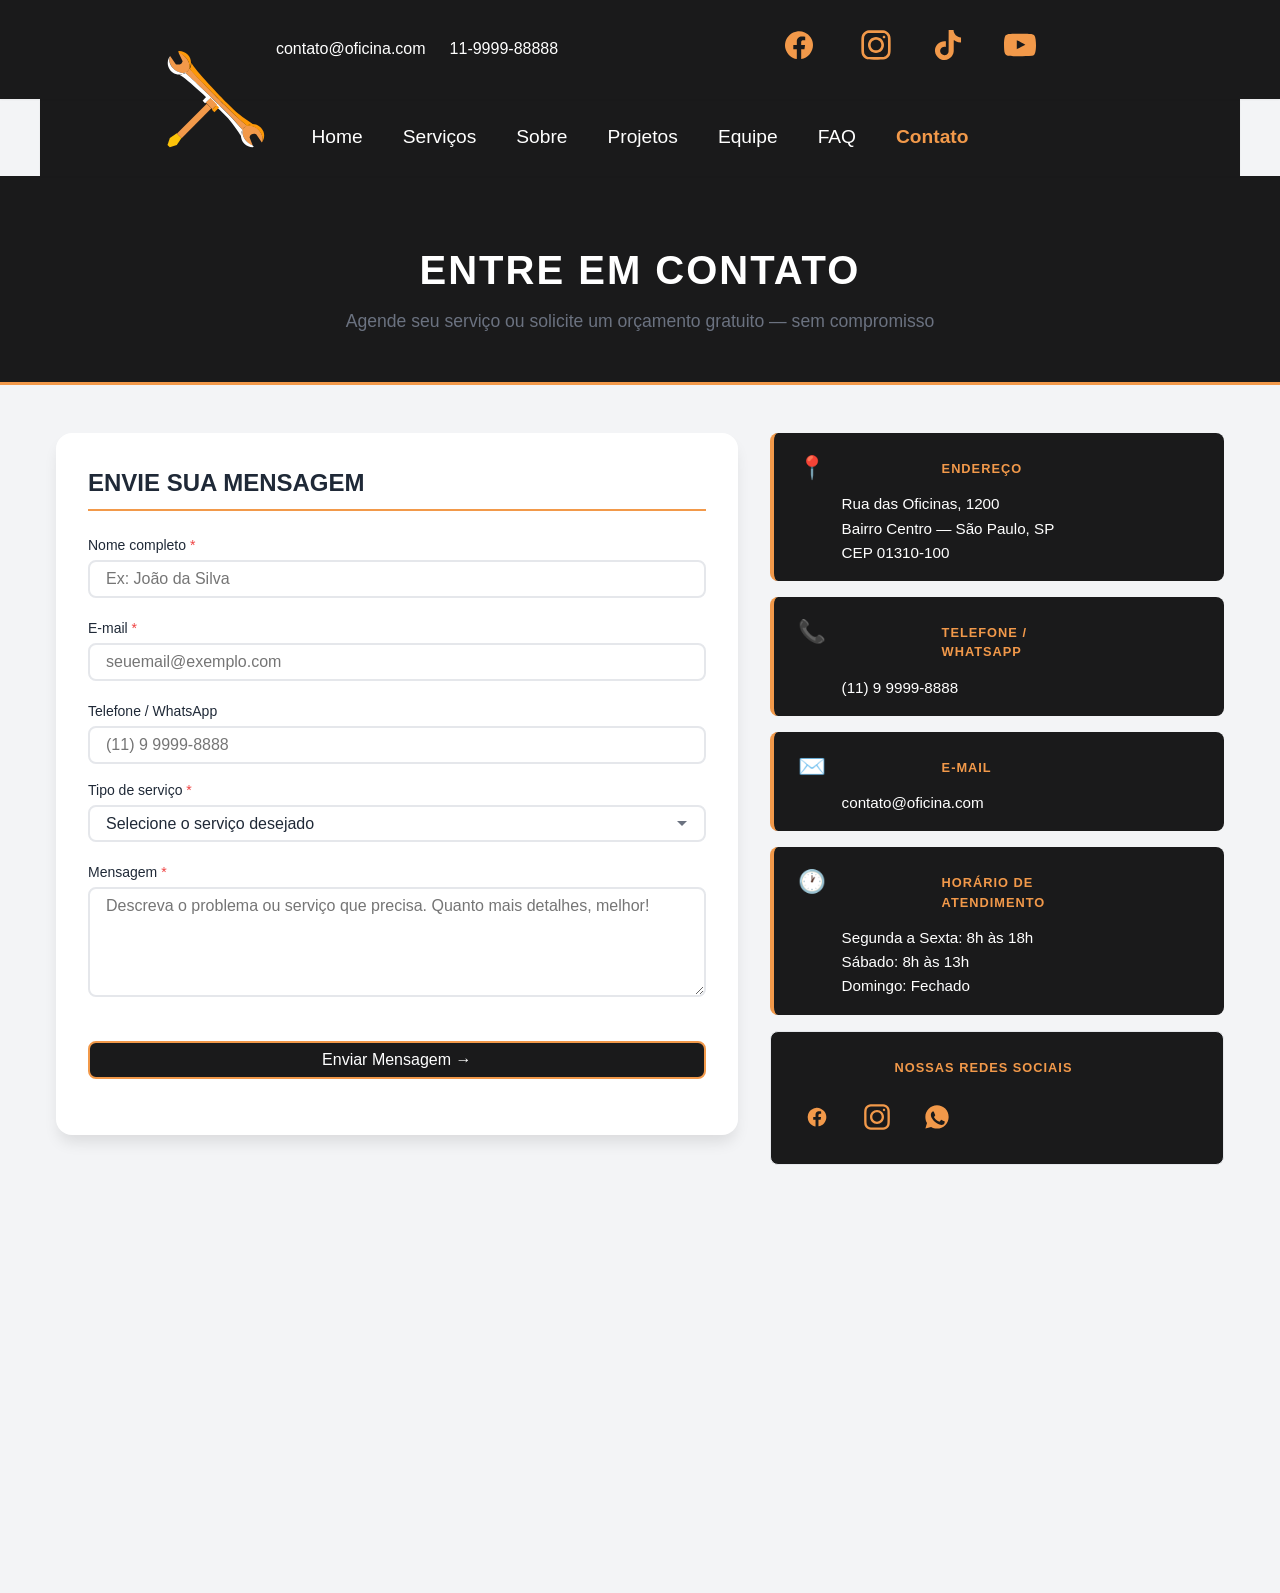
==== commit 403d9a67: "ajustes nas fotos obs: arrumar o carrosel" ====
--- a/contato.html
+++ b/contato.html
@@ -3,43 +3,294 @@
 <head>
     <meta charset="UTF-8">
     <meta name="viewport" content="width=device-width, initial-scale=1.0">
-    <title>Oficina Senac - Equipe</title>
-    <meta name="description" content="Oficina de Desenvolvimento de sites para carros">
-    <meta name="keywords" content="keyword1, keyword2">
-    <meta property="og:title" content="Page Title">
-    <meta property="og:description" content="Page description">
+    <title>Oficina Senac — Contato</title>
+    <meta name="description" content="Entre em contato com a Oficina Senac. Agende seu serviço, tire dúvidas ou solicite um orçamento gratuito.">
+    <meta name="keywords" content="oficina mecânica, contato, orçamento, agendamento, Senac">
+    <meta property="og:title" content="Oficina Senac — Contato">
+    <meta property="og:description" content="Agende seu serviço ou solicite um orçamento gratuito.">
     <meta property="og:type" content="website">
-    <meta property="og:url" content="https://www.example.com">
-    <meta property="og:image" content="https://www.example.com/image.jpg">
-    <meta name="twitter:card" content="summary_large_image">
-    <meta name="twitter:title" content="Page Title">
-    <meta name="twitter:description" content="Page description">
-    <meta name="twitter:image" content="https://www.example.com/image.jpg">
-
-    <link rel="preload" href="assets/css/microframework.css" as="style"
-            onload="this.rel='stylesheet'">
+
+    <link rel="preload" href="assets/css/microframework.css" as="style" onload="this.rel='stylesheet'">
     <noscript>
         <link rel="stylesheet" href="assets/css/microframework.css">
     </noscript>
 </head>
 <body class="bem-cursor">
+
     <div id="header-global"></div>
+
     <main>
         <div id="nav-secundaria-global"></div>
-<section class="bem-container" id="servicos">
-            <h2 class="bem-titulo-h2">Nossa equipe</h2>
-            <div class="bem-grid-auto">
-
+
+        <!-- ===== HERO MINI ===== -->
+        <section class="bem-contato-hero">
+            <div class="bem-container">
+                <h1>Entre em Contato</h1>
+                <p>Agende seu serviço ou solicite um orçamento gratuito — sem compromisso</p>
             </div>
-            
-            
-
-            Section>
-
-
+        </section>
+
+        <!-- ===== GRID: FORMULÁRIO + INFORMAÇÕES ===== -->
+        <section class="bem-container bem-contato-grid revelar-ao-rolar">
+
+            <!-- COLUNA 1: Formulário -->
+            <div class="bem-contato-form-wrapper">
+                <h2>Envie sua mensagem</h2>
+                <form class="bem-form" id="form-contato" novalidate>
+
+                    <div class="bem-form__group">
+                        <label class="bem-form__label bem-form__label--required" for="input-nome">Nome completo</label>
+                        <input
+                            id="input-nome"
+                            type="text"
+                            class="bem-form__input"
+                            placeholder="Ex: João da Silva"
+                            autocomplete="name">
+                        <span class="bem-form__error" id="erro-nome"></span>
+                    </div>
+
+                    <div class="bem-form__group">
+                        <label class="bem-form__label bem-form__label--required" for="input-email">E-mail</label>
+                        <input
+                            id="input-email"
+                            type="email"
+                            class="bem-form__input"
+                            placeholder="seuemail@exemplo.com"
+                            autocomplete="email">
+                        <span class="bem-form__error" id="erro-email"></span>
+                    </div>
+
+                    <div class="bem-form__group">
+                        <label class="bem-form__label" for="input-telefone">Telefone / WhatsApp</label>
+                        <input
+                            id="input-telefone"
+                            type="tel"
+                            class="bem-form__input"
+                            placeholder="(11) 9 9999-8888"
+                            autocomplete="tel">
+                    </div>
+
+                    <div class="bem-form__group">
+                        <label class="bem-form__label bem-form__label--required" for="input-servico">Tipo de serviço</label>
+                        <select id="input-servico" class="bem-form__input bem-form__select">
+                            <option value="" disabled selected>Selecione o serviço desejado</option>
+                            <option value="revisao">Revisão Geral</option>
+                            <option value="oleo">Troca de Óleo</option>
+                            <option value="freios">Freios e Suspensão</option>
+                            <option value="pintura">Pintura Automotiva</option>
+                            <option value="funilaria">Funilaria</option>
+                            <option value="eletrica">Elétrica Automotiva</option>
+                            <option value="vidros">Vidros e Faróis</option>
+                            <option value="motor">Motor e Transmissão</option>
+                            <option value="outro">Outro serviço</option>
+                        </select>
+                        <span class="bem-form__error" id="erro-servico"></span>
+                    </div>
+
+                    <div class="bem-form__group">
+                        <label class="bem-form__label bem-form__label--required" for="input-mensagem">Mensagem</label>
+                        <textarea
+                            id="input-mensagem"
+                            class="bem-form__textarea"
+                            rows="5"
+                            placeholder="Descreva o problema ou serviço que precisa. Quanto mais detalhes, melhor!"></textarea>
+                        <span class="bem-form__error" id="erro-mensagem"></span>
+                    </div>
+
+                    <button type="submit" class="bem-btn bem-btn--primary bem-btn--block" id="btn-enviar">
+                        Enviar Mensagem &rarr;
+                    </button>
+
+                    <div class="bem-alert bem-alert--success bem-contato__sucesso" id="msg-sucesso" role="alert">
+                        <span class="bem-alert__icon">✅</span>
+                        <div class="bem-alert__content">
+                            <p class="bem-alert__title">Mensagem enviada com sucesso!</p>
+                            <p class="bem-alert__message">Nossa equipe entrará em contato em até 24 horas.</p>
+                        </div>
+                    </div>
+
+                </form>
+            </div>
+
+            <!-- COLUNA 2: Informações de contato -->
+            <div class="bem-contato-info">
+
+                <div class="bem-info-card">
+                    <span class="bem-info-card__icone">📍</span>
+                    <div class="bem-info-card__corpo">
+                        <p class="bem-info-card__titulo">Endereço</p>
+                        <p class="bem-info-card__valor">Rua das Oficinas, 1200<br>Bairro Centro — São Paulo, SP<br>CEP 01310-100</p>
+                    </div>
+                </div>
+
+                <div class="bem-info-card">
+                    <span class="bem-info-card__icone">📞</span>
+                    <div class="bem-info-card__corpo">
+                        <p class="bem-info-card__titulo">Telefone / WhatsApp</p>
+                        <p class="bem-info-card__valor">
+                            <a href="tel:+551199998888" style="color: inherit;">(11) 9 9999-8888</a>
+                        </p>
+                    </div>
+                </div>
+
+                <div class="bem-info-card">
+                    <span class="bem-info-card__icone">✉️</span>
+                    <div class="bem-info-card__corpo">
+                        <p class="bem-info-card__titulo">E-mail</p>
+                        <p class="bem-info-card__valor">
+                            <a href="mailto:contato@oficina.com" style="color: inherit;">contato@oficina.com</a>
+                        </p>
+                    </div>
+                </div>
+
+                <div class="bem-info-card">
+                    <span class="bem-info-card__icone">🕐</span>
+                    <div class="bem-info-card__corpo">
+                        <p class="bem-info-card__titulo">Horário de Atendimento</p>
+                        <p class="bem-info-card__valor">
+                            Segunda a Sexta: 8h às 18h<br>
+                            Sábado: 8h às 13h<br>
+                            Domingo: Fechado
+                        </p>
+                    </div>
+                </div>
+
+                <div class="bem-contato-sociais">
+                    <p class="bem-contato-sociais__titulo">Nossas redes sociais</p>
+                    <div class="bem-contato-sociais__links">
+                        <a href="#" class="bem-navbar__link" aria-label="Facebook">
+                            <svg width="28" height="28" viewBox="0 0 24 24" fill="none" xmlns="http://www.w3.org/2000/svg">
+                                <path d="M20 12.05C19.9813 10.5255 19.5273 9.03809 18.6915 7.76295C17.8557 6.48781 16.673 5.47804 15.2826 4.85257C13.8921 4.2271 12.3519 4.01198 10.8433 4.23253C9.33473 4.45309 7.92057 5.10013 6.7674 6.09748C5.61422 7.09482 4.77005 8.40092 4.3343 9.86195C3.89856 11.323 3.88938 12.8781 4.30786 14.3442C4.72634 15.8103 5.55504 17.1262 6.69637 18.1371C7.83769 19.148 9.24412 19.8117 10.75 20.05V14.38H8.75001V12.05H10.75V10.28C10.7037 9.86846 10.7483 9.45175 10.8807 9.05931C11.0131 8.66687 11.23 8.30827 11.5161 8.00882C11.8022 7.70936 12.1505 7.47635 12.5365 7.32624C12.9225 7.17612 13.3368 7.11255 13.75 7.14003C14.3498 7.14824 14.9482 7.20173 15.54 7.30003V9.30003H14.54C14.3676 9.27828 14.1924 9.29556 14.0276 9.35059C13.8627 9.40562 13.7123 9.49699 13.5875 9.61795C13.4627 9.73891 13.3667 9.88637 13.3066 10.0494C13.2464 10.2125 13.2237 10.387 13.24 10.56V12.07H15.46L15.1 14.4H13.25V20C15.1399 19.7011 16.8601 18.7347 18.0985 17.2761C19.3369 15.8175 20.0115 13.9634 20 12.05Z" fill="#f2994a"/>
+                            </svg>
+                        </a>
+                        <a href="#" class="bem-navbar__link" aria-label="Instagram">
+                            <svg width="28" height="28" viewBox="0 0 24 24" fill="none" xmlns="http://www.w3.org/2000/svg">
+                                <path fill-rule="evenodd" clip-rule="evenodd" d="M12 18C15.3137 18 18 15.3137 18 12C18 8.68629 15.3137 6 12 6C8.68629 6 6 8.68629 6 12C6 15.3137 8.68629 18 12 18ZM12 16C14.2091 16 16 14.2091 16 12C16 9.79086 14.2091 8 12 8C9.79086 8 8 9.79086 8 12C8 14.2091 9.79086 16 12 16Z" fill="#f2994a"/>
+                                <path d="M18 5C17.4477 5 17 5.44772 17 6C17 6.55228 17.4477 7 18 7C18.5523 7 19 6.55228 19 6C19 5.44772 18.5523 5 18 5Z" fill="#f2994a"/>
+                                <path fill-rule="evenodd" clip-rule="evenodd" d="M1.65396 4.27606C1 5.55953 1 7.23969 1 10.6V13.4C1 16.7603 1 18.4405 1.65396 19.7239C2.2292 20.8529 3.14708 21.7708 4.27606 22.346C5.55953 23 7.23969 23 10.6 23H13.4C16.7603 23 18.4405 23 19.7239 22.346C20.8529 21.7708 21.7708 20.8529 22.346 19.7239C23 18.4405 23 16.7603 23 13.4V10.6C23 7.23969 23 5.55953 22.346 4.27606C21.7708 3.14708 20.8529 2.2292 19.7239 1.65396C18.4405 1 16.7603 1 13.4 1H10.6C7.23969 1 5.55953 1 4.27606 1.65396C3.14708 2.2292 2.2292 3.14708 1.65396 4.27606ZM13.4 3H10.6C8.88684 3 7.72225 3.00156 6.82208 3.0751C5.94524 3.14674 5.49684 3.27659 5.18404 3.43597C4.43139 3.81947 3.81947 4.43139 3.43597 5.18404C3.27659 5.49684 3.14674 5.94524 3.0751 6.82208C3.00156 7.72225 3 8.88684 3 10.6V13.4C3 15.1132 3.00156 16.2777 3.0751 17.1779C3.14674 18.0548 3.27659 18.5032 3.43597 18.816C3.81947 19.5686 4.43139 20.1805 5.18404 20.564C5.49684 20.7234 5.94524 20.8533 6.82208 20.9249C7.72225 20.9984 8.88684 21 10.6 21H13.4C15.1132 21 16.2777 20.9984 17.1779 20.9249C18.0548 20.8533 18.5032 20.7234 18.816 20.564C19.5686 20.1805 20.1805 19.5686 20.564 18.816C20.7234 18.5032 20.8533 18.0548 20.9249 17.1779C20.9984 16.2777 21 15.1132 21 13.4V10.6C21 8.88684 20.9984 7.72225 20.9249 6.82208C20.8533 5.94524 20.7234 5.49684 20.564 5.18404C20.1805 4.43139 19.5686 3.81947 18.816 3.43597C18.5032 3.27659 18.0548 3.14674 17.1779 3.0751C16.2777 3.00156 15.1132 3 13.4 3Z" fill="#f2994a"/>
+                            </svg>
+                        </a>
+                        <a href="#" class="bem-navbar__link" aria-label="WhatsApp">
+                            <svg width="28" height="28" viewBox="0 0 24 24" fill="none" xmlns="http://www.w3.org/2000/svg">
+                                <path fill-rule="evenodd" clip-rule="evenodd" d="M12 2C6.477 2 2 6.477 2 12C2 13.89 2.525 15.66 3.438 17.168L2.049 21.951L6.959 20.587C8.42 21.431 10.152 21.922 12 21.922C17.523 21.922 22 17.445 22 11.922C22 6.399 17.523 2 12 2ZM8.593 7.382C8.39 7.382 8.064 7.457 7.786 7.76C7.508 8.062 6.727 8.793 6.727 10.28C6.727 11.767 7.811 13.204 7.963 13.407C8.114 13.61 10.054 16.652 13.023 17.914C15.516 18.972 15.992 18.789 16.499 18.74C17.005 18.691 18.142 18.009 18.394 17.302C18.647 16.595 18.647 15.988 18.572 15.863C18.496 15.738 18.294 15.663 17.991 15.511C17.689 15.36 16.204 14.629 15.926 14.528C15.649 14.427 15.446 14.377 15.244 14.679C15.042 14.982 14.462 15.663 14.285 15.863C14.107 16.065 13.931 16.09 13.629 15.938C13.326 15.787 12.348 15.469 11.194 14.427C10.295 13.615 9.687 12.617 9.511 12.314C9.334 12.012 9.492 11.849 9.645 11.699C9.782 11.563 9.948 11.346 10.1 11.169C10.251 10.992 10.302 10.866 10.402 10.664C10.503 10.462 10.452 10.285 10.377 10.133C10.302 9.982 9.714 8.488 9.461 7.88C9.218 7.29 8.97 7.368 8.783 7.359C8.609 7.351 8.406 7.35 8.204 7.35L8.593 7.382Z" fill="#f2994a"/>
+                            </svg>
+                        </a>
+                    </div>
+                </div>
+
+            </div>
+        </section>
+
+        <!-- ===== MAPA ===== -->
+        <div class="bem-contato-mapa">
+            <iframe
+                src="https://www.google.com/maps/embed?pb=!1m18!1m12!1m3!1d3657.197!2d-46.6543!3d-23.5644!2m3!1f0!2f0!3f0!3m2!1i1024!2i768!4f13.1!3m3!1m2!1s0x0%3A0x0!2zMjPCsDMzJzUxLjgiUyA0NsKwMzknMTUuNSJX!5e0!3m2!1spt-BR!2sbr!4v1620000000000"
+                title="Localização da Oficina Senac"
+                loading="lazy"
+                referrerpolicy="no-referrer-when-downgrade"
+                allowfullscreen>
+            </iframe>
+        </div>
 
     </main>
+
+    <footer id="footer-container"></footer>
+
     <script src="assets/js/navbar.js"></script>
     <script src="assets/js/script.js"></script>
+
+    <script>
+        // ===== VALIDAÇÃO DO FORMULÁRIO DE CONTATO =====
+        const form = document.getElementById('form-contato');
+
+        function mostrarErro(inputId, erroId, mensagem) {
+            const input = document.getElementById(inputId);
+            const erro = document.getElementById(erroId);
+            input.classList.add('bem-form__input--error');
+            input.classList.remove('bem-form__input--success');
+            erro.textContent = mensagem;
+            return false;
+        }
+
+        function limparErro(inputId, erroId) {
+            const input = document.getElementById(inputId);
+            const erro = document.getElementById(erroId);
+            input.classList.remove('bem-form__input--error');
+            input.classList.add('bem-form__input--success');
+            if (erro) erro.textContent = '';
+            return true;
+        }
+
+        form.addEventListener('submit', function (e) {
+            e.preventDefault();
+            let valido = true;
+
+            // Validar nome
+            const nome = document.getElementById('input-nome').value.trim();
+            if (nome.length < 3) {
+                mostrarErro('input-nome', 'erro-nome', 'Por favor, informe seu nome completo.');
+                valido = false;
+            } else {
+                limparErro('input-nome', 'erro-nome');
+            }
+
+            // Validar email
+            const email = document.getElementById('input-email').value.trim();
+            const emailRegex = /^[^\s@]+@[^\s@]+\.[^\s@]+$/;
+            if (!emailRegex.test(email)) {
+                mostrarErro('input-email', 'erro-email', 'Por favor, informe um e-mail válido.');
+                valido = false;
+            } else {
+                limparErro('input-email', 'erro-email');
+            }
+
+            // Validar serviço
+            const servico = document.getElementById('input-servico').value;
+            if (!servico) {
+                mostrarErro('input-servico', 'erro-servico', 'Por favor, selecione o tipo de serviço.');
+                valido = false;
+            } else {
+                limparErro('input-servico', 'erro-servico');
+            }
+
+            // Validar mensagem
+            const mensagem = document.getElementById('input-mensagem').value.trim();
+            if (mensagem.length < 10) {
+                mostrarErro('input-mensagem', 'erro-mensagem', 'Por favor, descreva sua solicitação (mínimo 10 caracteres).');
+                valido = false;
+            } else {
+                limparErro('input-mensagem', 'erro-mensagem');
+            }
+
+            if (valido) {
+                const btn = document.getElementById('btn-enviar');
+                btn.textContent = 'Enviando...';
+                btn.disabled = true;
+
+                // Simula envio (substituir por fetch real futuramente)
+                setTimeout(() => {
+                    document.getElementById('msg-sucesso').classList.add('visivel');
+                    form.reset();
+                    // Remove os estilos de sucesso dos inputs
+                    document.querySelectorAll('.bem-form__input--success').forEach(el => el.classList.remove('bem-form__input--success'));
+                    btn.textContent = 'Enviar Mensagem →';
+                    btn.disabled = false;
+                }, 1000);
+            }
+        });
+
+        // Validação em tempo real ao sair do campo
+        document.getElementById('input-nome').addEventListener('blur', function () {
+            this.value.trim().length >= 3
+                ? limparErro('input-nome', 'erro-nome')
+                : mostrarErro('input-nome', 'erro-nome', 'Por favor, informe seu nome completo.');
+        });
+        document.getElementById('input-email').addEventListener('blur', function () {
+            /^[^\s@]+@[^\s@]+\.[^\s@]+$/.test(this.value.trim())
+                ? limparErro('input-email', 'erro-email')
+                : mostrarErro('input-email', 'erro-email', 'Por favor, informe um e-mail válido.');
+        });
+    </script>
+
 </body>
 </html>
--- a/assets/css/microframework.css
+++ b/assets/css/microframework.css
@@ -105,6 +105,10 @@
 #sobre{
   position: relative;
   height: 300px;
+}
+#servicos{
+  position: relative;
+  height: 50px auto;
 }
 .sobre-img{
   position: absolute;
@@ -494,6 +498,7 @@
 
 #projetos{
   position: relative;
+  margin: 50px auto;
 }
 .img-comp-container {
   position: relative;
@@ -682,4 +687,197 @@
 #footer-container{
   width: 100%;
   background-color: var(--bem-bg);
+  display: flex;
+  justify-content: center;
+  align-items: center;
+  gap: 15px;
+}
+.bem-navbar__item{
+  list-style: none;
+  display: flex;
+  justify-content: center;
+  gap: 15px;
+}
+
+/* --- FAQ ACCORDION --- */
+.bem-faq {
+  display: flex;
+  flex-direction: column;
+  gap: var(--bem-spacing-sm);
+  max-width: 800px;
+  margin: 0 auto;
+  padding-bottom: var(--bem-spacing-xl);
+}
+.bem-faq__item {
+  background: var(--bem-surface);
+  border-radius: var(--bem-radius-md);
+  border-left: 3px solid var(--bem-tertiary);
+  overflow: hidden;
+  transition: box-shadow 0.2s ease;
+}
+.bem-faq__item:hover {
+  box-shadow: var(--bem-shadow-md);
+}
+.bem-faq__pergunta {
+  display: flex;
+  justify-content: space-between;
+  align-items: center;
+  padding: var(--bem-spacing-md) var(--bem-spacing-lg);
+  cursor: pointer;
+  font-weight: 600;
+  font-size: 1rem;
+  color: var(--bem-text);
+  list-style: none;
+  user-select: none;
+  gap: var(--bem-spacing-md);
+}
+.bem-faq__pergunta::-webkit-details-marker { display: none; }
+.bem-faq__pergunta:hover { background: var(--bem-light); }
+.bem-faq__icone {
+  color: var(--bem-tertiary);
+  font-size: 1.5rem;
+  font-weight: 300;
+  line-height: 1;
+  transition: transform 0.3s ease;
+  flex-shrink: 0;
+}
+details[open] .bem-faq__icone { transform: rotate(45deg); }
+.bem-faq__resposta {
+  padding: 0 var(--bem-spacing-lg) var(--bem-spacing-md);
+  border-top: 1px solid var(--bem-border);
+}
+.bem-faq__resposta p {
+  padding: var(--bem-spacing-sm) 0 0;
+  color: var(--bem-text-muted);
+  font-size: 0.95rem;
+  line-height: 1.7;
+}
+
+/* --- PÁGINA DE CONTATO --- */
+.bem-contato-hero {
+  background: var(--bem-bg);
+  padding: 4rem 0 3rem;
+  text-align: center;
+  border-bottom: 3px solid var(--bem-tertiary);
+}
+.bem-contato-hero h1 {
+  color: var(--bem-secondary);
+  font-size: 2.5rem;
+  font-family: 'Oswald', sans-serif;
+  text-transform: uppercase;
+  letter-spacing: 2px;
+  margin-bottom: var(--bem-spacing-sm);
+}
+.bem-contato-hero p {
+  color: var(--bem-text-muted);
+  padding: 0;
+  font-size: 1.1rem;
+}
+.bem-contato-grid {
+  display: grid;
+  grid-template-columns: 1.2fr 0.8fr;
+  gap: var(--bem-spacing-xl);
+  padding: 3rem var(--bem-spacing-md);
+  align-items: start;
+}
+.bem-contato-form-wrapper {
+  background: var(--bem-surface);
+  padding: var(--bem-spacing-xl);
+  border-radius: var(--bem-radius-lg);
+  box-shadow: var(--bem-shadow-lg);
+}
+.bem-contato-form-wrapper h2 {
+  font-family: 'Oswald', sans-serif;
+  font-size: 1.5rem;
+  text-transform: uppercase;
+  color: var(--bem-text);
+  margin-bottom: var(--bem-spacing-lg);
+  padding-bottom: var(--bem-spacing-sm);
+  border-bottom: 2px solid var(--bem-tertiary);
+}
+.bem-contato-info {
+  display: flex;
+  flex-direction: column;
+  gap: var(--bem-spacing-md);
+  position: sticky;
+  top: 150px;
+}
+.bem-info-card {
+  background: var(--bem-bg);
+  border-left: 4px solid var(--bem-tertiary);
+  padding: var(--bem-spacing-md) var(--bem-spacing-lg);
+  border-radius: var(--bem-radius-md);
+  display: flex;
+  align-items: flex-start;
+  gap: var(--bem-spacing-md);
+}
+.bem-info-card__icone {
+  font-size: 1.4rem;
+  flex-shrink: 0;
+  margin-top: 2px;
+}
+.bem-info-card__corpo {}
+.bem-info-card__titulo {
+  font-size: 0.8rem;
+  font-weight: 700;
+  text-transform: uppercase;
+  letter-spacing: 1px;
+  color: var(--bem-tertiary);
+  margin-bottom: 4px;
+}
+.bem-info-card__valor {
+  color: var(--bem-secondary);
+  font-size: 0.95rem;
+  line-height: 1.6;
+  padding: 0;
+}
+.bem-contato-sociais {
+  background: var(--bem-bg);
+  padding: var(--bem-spacing-md) var(--bem-spacing-lg);
+  border-radius: var(--bem-radius-md);
+  border: 1px solid var(--bem-border);
+}
+.bem-contato-sociais__titulo {
+  font-size: 0.8rem;
+  font-weight: 700;
+  text-transform: uppercase;
+  letter-spacing: 1px;
+  color: var(--bem-tertiary);
+  margin-bottom: var(--bem-spacing-sm);
+}
+.bem-contato-sociais__links {
+  display: flex;
+  gap: var(--bem-spacing-md);
+  align-items: center;
+}
+.bem-contato-mapa {
+  width: 100%;
+  height: 380px;
+  overflow: hidden;
+}
+.bem-contato-mapa iframe {
+  width: 100%;
+  height: 100%;
+  border: 0;
+  filter: grayscale(30%) contrast(1.1);
+}
+.bem-contato__sucesso {
+  display: none;
+  margin-top: var(--bem-spacing-md);
+}
+.bem-contato__sucesso.visivel {
+  display: flex;
+  animation: bem-slide-up 0.4s ease forwards;
+}
+.bem-form__select {
+  appearance: none;
+  background-image: url("data:image/svg+xml,%3Csvg xmlns='http://www.w3.org/2000/svg' width='12' height='12' viewBox='0 0 12 12'%3E%3Cpath fill='%236b7280' d='M6 8L1 3h10z'/%3E%3C/svg%3E");
+  background-repeat: no-repeat;
+  background-position: right 1rem center;
+  padding-right: 2.5rem;
+}
+@media (max-width: 768px) {
+  .bem-contato-grid { grid-template-columns: 1fr; }
+  .bem-contato-info { position: static; }
+  .bem-contato-hero h1 { font-size: 1.8rem; }
 }
--- a/assets/css/microframework.css
+++ b/assets/css/microframework.css
@@ -105,6 +105,10 @@
 #sobre{
   position: relative;
   height: 300px;
+}
+#servicos{
+  position: relative;
+  height: 50px auto;
 }
 .sobre-img{
   position: absolute;
@@ -494,6 +498,7 @@
 
 #projetos{
   position: relative;
+  margin: 50px auto;
 }
 .img-comp-container {
   position: relative;
@@ -682,4 +687,197 @@
 #footer-container{
   width: 100%;
   background-color: var(--bem-bg);
+  display: flex;
+  justify-content: center;
+  align-items: center;
+  gap: 15px;
+}
+.bem-navbar__item{
+  list-style: none;
+  display: flex;
+  justify-content: center;
+  gap: 15px;
+}
+
+/* --- FAQ ACCORDION --- */
+.bem-faq {
+  display: flex;
+  flex-direction: column;
+  gap: var(--bem-spacing-sm);
+  max-width: 800px;
+  margin: 0 auto;
+  padding-bottom: var(--bem-spacing-xl);
+}
+.bem-faq__item {
+  background: var(--bem-surface);
+  border-radius: var(--bem-radius-md);
+  border-left: 3px solid var(--bem-tertiary);
+  overflow: hidden;
+  transition: box-shadow 0.2s ease;
+}
+.bem-faq__item:hover {
+  box-shadow: var(--bem-shadow-md);
+}
+.bem-faq__pergunta {
+  display: flex;
+  justify-content: space-between;
+  align-items: center;
+  padding: var(--bem-spacing-md) var(--bem-spacing-lg);
+  cursor: pointer;
+  font-weight: 600;
+  font-size: 1rem;
+  color: var(--bem-text);
+  list-style: none;
+  user-select: none;
+  gap: var(--bem-spacing-md);
+}
+.bem-faq__pergunta::-webkit-details-marker { display: none; }
+.bem-faq__pergunta:hover { background: var(--bem-light); }
+.bem-faq__icone {
+  color: var(--bem-tertiary);
+  font-size: 1.5rem;
+  font-weight: 300;
+  line-height: 1;
+  transition: transform 0.3s ease;
+  flex-shrink: 0;
+}
+details[open] .bem-faq__icone { transform: rotate(45deg); }
+.bem-faq__resposta {
+  padding: 0 var(--bem-spacing-lg) var(--bem-spacing-md);
+  border-top: 1px solid var(--bem-border);
+}
+.bem-faq__resposta p {
+  padding: var(--bem-spacing-sm) 0 0;
+  color: var(--bem-text-muted);
+  font-size: 0.95rem;
+  line-height: 1.7;
+}
+
+/* --- PÁGINA DE CONTATO --- */
+.bem-contato-hero {
+  background: var(--bem-bg);
+  padding: 4rem 0 3rem;
+  text-align: center;
+  border-bottom: 3px solid var(--bem-tertiary);
+}
+.bem-contato-hero h1 {
+  color: var(--bem-secondary);
+  font-size: 2.5rem;
+  font-family: 'Oswald', sans-serif;
+  text-transform: uppercase;
+  letter-spacing: 2px;
+  margin-bottom: var(--bem-spacing-sm);
+}
+.bem-contato-hero p {
+  color: var(--bem-text-muted);
+  padding: 0;
+  font-size: 1.1rem;
+}
+.bem-contato-grid {
+  display: grid;
+  grid-template-columns: 1.2fr 0.8fr;
+  gap: var(--bem-spacing-xl);
+  padding: 3rem var(--bem-spacing-md);
+  align-items: start;
+}
+.bem-contato-form-wrapper {
+  background: var(--bem-surface);
+  padding: var(--bem-spacing-xl);
+  border-radius: var(--bem-radius-lg);
+  box-shadow: var(--bem-shadow-lg);
+}
+.bem-contato-form-wrapper h2 {
+  font-family: 'Oswald', sans-serif;
+  font-size: 1.5rem;
+  text-transform: uppercase;
+  color: var(--bem-text);
+  margin-bottom: var(--bem-spacing-lg);
+  padding-bottom: var(--bem-spacing-sm);
+  border-bottom: 2px solid var(--bem-tertiary);
+}
+.bem-contato-info {
+  display: flex;
+  flex-direction: column;
+  gap: var(--bem-spacing-md);
+  position: sticky;
+  top: 150px;
+}
+.bem-info-card {
+  background: var(--bem-bg);
+  border-left: 4px solid var(--bem-tertiary);
+  padding: var(--bem-spacing-md) var(--bem-spacing-lg);
+  border-radius: var(--bem-radius-md);
+  display: flex;
+  align-items: flex-start;
+  gap: var(--bem-spacing-md);
+}
+.bem-info-card__icone {
+  font-size: 1.4rem;
+  flex-shrink: 0;
+  margin-top: 2px;
+}
+.bem-info-card__corpo {}
+.bem-info-card__titulo {
+  font-size: 0.8rem;
+  font-weight: 700;
+  text-transform: uppercase;
+  letter-spacing: 1px;
+  color: var(--bem-tertiary);
+  margin-bottom: 4px;
+}
+.bem-info-card__valor {
+  color: var(--bem-secondary);
+  font-size: 0.95rem;
+  line-height: 1.6;
+  padding: 0;
+}
+.bem-contato-sociais {
+  background: var(--bem-bg);
+  padding: var(--bem-spacing-md) var(--bem-spacing-lg);
+  border-radius: var(--bem-radius-md);
+  border: 1px solid var(--bem-border);
+}
+.bem-contato-sociais__titulo {
+  font-size: 0.8rem;
+  font-weight: 700;
+  text-transform: uppercase;
+  letter-spacing: 1px;
+  color: var(--bem-tertiary);
+  margin-bottom: var(--bem-spacing-sm);
+}
+.bem-contato-sociais__links {
+  display: flex;
+  gap: var(--bem-spacing-md);
+  align-items: center;
+}
+.bem-contato-mapa {
+  width: 100%;
+  height: 380px;
+  overflow: hidden;
+}
+.bem-contato-mapa iframe {
+  width: 100%;
+  height: 100%;
+  border: 0;
+  filter: grayscale(30%) contrast(1.1);
+}
+.bem-contato__sucesso {
+  display: none;
+  margin-top: var(--bem-spacing-md);
+}
+.bem-contato__sucesso.visivel {
+  display: flex;
+  animation: bem-slide-up 0.4s ease forwards;
+}
+.bem-form__select {
+  appearance: none;
+  background-image: url("data:image/svg+xml,%3Csvg xmlns='http://www.w3.org/2000/svg' width='12' height='12' viewBox='0 0 12 12'%3E%3Cpath fill='%236b7280' d='M6 8L1 3h10z'/%3E%3C/svg%3E");
+  background-repeat: no-repeat;
+  background-position: right 1rem center;
+  padding-right: 2.5rem;
+}
+@media (max-width: 768px) {
+  .bem-contato-grid { grid-template-columns: 1fr; }
+  .bem-contato-info { position: static; }
+  .bem-contato-hero h1 { font-size: 1.8rem; }
 }
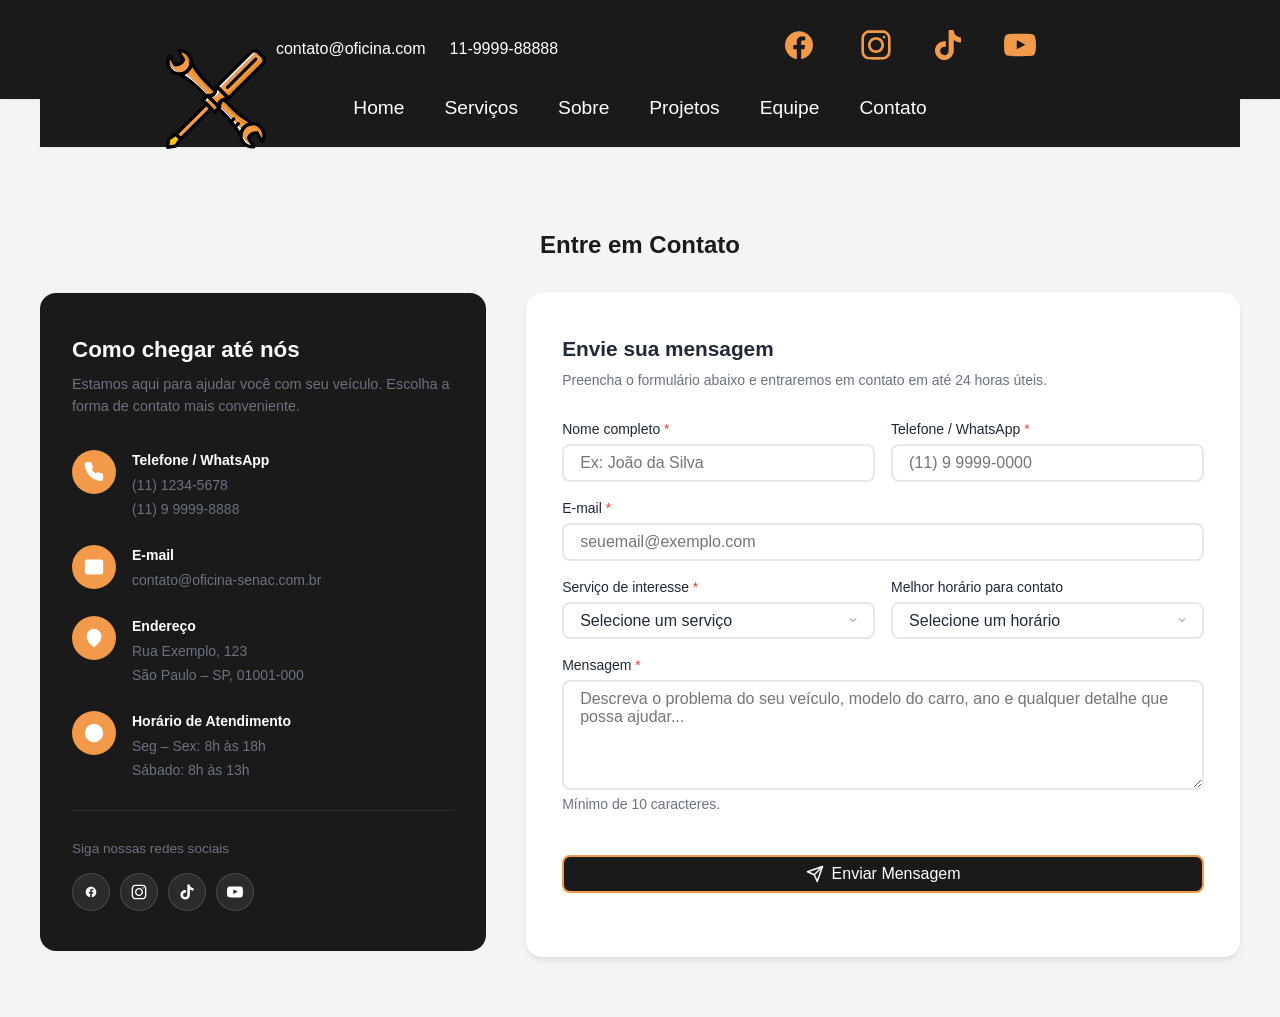
==== commit 14d60172: "clones de contato e css" ====
--- a/contato.html
+++ b/contato.html
@@ -3,294 +3,311 @@
 <head>
     <meta charset="UTF-8">
     <meta name="viewport" content="width=device-width, initial-scale=1.0">
-    <title>Oficina Senac — Contato</title>
-    <meta name="description" content="Entre em contato com a Oficina Senac. Agende seu serviço, tire dúvidas ou solicite um orçamento gratuito.">
-    <meta name="keywords" content="oficina mecânica, contato, orçamento, agendamento, Senac">
-    <meta property="og:title" content="Oficina Senac — Contato">
-    <meta property="og:description" content="Agende seu serviço ou solicite um orçamento gratuito.">
+    <title>Oficina Senac - Contato</title>
+    <meta name="description" content="Entre em contato com a Oficina Senac. Solicite orçamentos, tire dúvidas e agende seu serviço automotivo.">
+    <meta name="keywords" content="oficina mecânica contato, orçamento, agendamento, mecânica automotiva">
+    <meta property="og:title" content="Oficina Senac - Contato">
+    <meta property="og:description" content="Entre em contato com a Oficina Senac e solicite um orçamento.">
     <meta property="og:type" content="website">
-
-    <link rel="preload" href="assets/css/microframework.css" as="style" onload="this.rel='stylesheet'">
+    <meta property="og:url" content="https://www.oficina-senac.com.br/contato.html">
+    <meta property="og:image" content="https://www.oficina-senac.com.br/assets/imagens/logo/logo.webp">
+    <meta name="twitter:card" content="summary_large_image">
+    <meta name="twitter:title" content="Oficina Senac - Contato">
+    <meta name="twitter:description" content="Entre em contato com a Oficina Senac e solicite um orçamento.">
+    <meta name="twitter:image" content="https://www.oficina-senac.com.br/assets/imagens/logo/logo.webp">
+
+    <link rel="preload" href="assets/css/microframework.css" as="style"
+            onload="this.rel='stylesheet'">
     <noscript>
         <link rel="stylesheet" href="assets/css/microframework.css">
     </noscript>
 </head>
 <body class="bem-cursor">
-
-    <div id="header-global"></div>
-
+    <div id="navbar-principal" class="bem-navbar"></div>
     <main>
-        <div id="nav-secundaria-global"></div>
-
-        <!-- ===== HERO MINI ===== -->
-        <section class="bem-contato-hero">
-            <div class="bem-container">
-                <h1>Entre em Contato</h1>
-                <p>Agende seu serviço ou solicite um orçamento gratuito — sem compromisso</p>
+        <div id="navbar-secundaria" class="bem-navbar--secundaria bem-container"></div>
+
+        <section class="bem-container" id="contato-page">
+            <h2 class="bem-titulo-h2">Entre em Contato</h2>
+
+            <div class="contato-layout">
+
+                <!-- ===== COLUNA: INFORMAÇÕES ===== -->
+                <aside class="contato-info">
+                    <h3 class="contato-info__titulo">Como chegar até nós</h3>
+                    <p class="contato-info__subtitulo">Estamos aqui para ajudar você com seu veículo. Escolha a forma de contato mais conveniente.</p>
+
+                    <div class="contato-info-item">
+                        <div class="contato-info-icone">
+                            <svg viewBox="0 0 24 24" fill="none" stroke="#fff" stroke-width="2" stroke-linecap="round" stroke-linejoin="round">
+                                <path d="M22 16.92v3a2 2 0 0 1-2.18 2 19.79 19.79 0 0 1-8.63-3.07A19.5 19.5 0 0 1 4.69 12a19.79 19.79 0 0 1-3.07-8.67A2 2 0 0 1 3.77 1h3a2 2 0 0 1 2 1.72c.127.96.361 1.903.7 2.81a2 2 0 0 1-.45 2.11L8.09 8.91a16 16 0 0 0 6 6l.91-.91a2 2 0 0 1 2.11-.45c.907.339 1.85.573 2.81.7A2 2 0 0 1 22 16.92z"/>
+                            </svg>
+                        </div>
+                        <div class="contato-info-texto">
+                            <strong>Telefone / WhatsApp</strong>
+                            <span>(11) 1234-5678<br>(11) 9 9999-8888</span>
+                        </div>
+                    </div>
+
+                    <div class="contato-info-item">
+                        <div class="contato-info-icone">
+                            <svg viewBox="0 0 24 24" fill="none" stroke="#fff" stroke-width="2" stroke-linecap="round" stroke-linejoin="round">
+                                <rect width="20" height="16" x="2" y="4" rx="2"/>
+                                <path d="m22 7-8.97 5.7a1.94 1.94 0 0 1-2.06 0L2 7"/>
+                            </svg>
+                        </div>
+                        <div class="contato-info-texto">
+                            <strong>E-mail</strong>
+                            <span>contato@oficina-senac.com.br</span>
+                        </div>
+                    </div>
+
+                    <div class="contato-info-item">
+                        <div class="contato-info-icone">
+                            <svg viewBox="0 0 24 24" fill="none" stroke="#fff" stroke-width="2" stroke-linecap="round" stroke-linejoin="round">
+                                <path d="M20 10c0 6-8 12-8 12s-8-6-8-12a8 8 0 0 1 16 0Z"/>
+                                <circle cx="12" cy="10" r="3"/>
+                            </svg>
+                        </div>
+                        <div class="contato-info-texto">
+                            <strong>Endereço</strong>
+                            <span>Rua Exemplo, 123<br>São Paulo – SP, 01001-000</span>
+                        </div>
+                    </div>
+
+                    <div class="contato-info-item">
+                        <div class="contato-info-icone">
+                            <svg viewBox="0 0 24 24" fill="none" stroke="#fff" stroke-width="2" stroke-linecap="round" stroke-linejoin="round">
+                                <circle cx="12" cy="12" r="10"/>
+                                <polyline points="12 6 12 12 16 14"/>
+                            </svg>
+                        </div>
+                        <div class="contato-info-texto">
+                            <strong>Horário de Atendimento</strong>
+                            <span>Seg – Sex: 8h às 18h<br>Sábado: 8h às 13h</span>
+                        </div>
+                    </div>
+
+                    <hr class="contato-info-divider">
+
+                    <p style="color:var(--bem-text-muted);font-size:.85rem;margin-bottom:14px;padding:0;">Siga nossas redes sociais</p>
+                    <div class="contato-info__sociais">
+                        <!-- Facebook -->
+                        <a href="#" aria-label="Facebook">
+                            <svg viewBox="0 0 24 24"><path d="M20 12.05C19.9813 10.5255 19.5273 9.03809 18.6915 7.76295C17.8557 6.48781 16.673 5.47804 15.2826 4.85257C13.8921 4.2271 12.3519 4.01198 10.8433 4.23253C9.33473 4.45309 7.92057 5.10013 6.7674 6.09748C5.61422 7.09482 4.77005 8.40092 4.3343 9.86195C3.89856 11.323 3.88938 12.8781 4.30786 14.3442C4.72634 15.8103 5.55504 17.1262 6.69637 18.1371C7.83769 19.148 9.24412 19.8117 10.75 20.05V14.38H8.75001V12.05H10.75V10.28C10.7037 9.86846 10.7483 9.45175 10.8807 9.05931C11.0131 8.66687 11.23 8.30827 11.5161 8.00882C11.8022 7.70936 12.1505 7.47635 12.5365 7.32624C12.9225 7.17612 13.3368 7.11255 13.75 7.14003C14.3498 7.14824 14.9482 7.20173 15.54 7.30003V9.30003H14.54C14.3676 9.27828 14.1924 9.29556 14.0276 9.35059C13.8627 9.40562 13.7123 9.49699 13.5875 9.61795C13.4627 9.73891 13.3667 9.88637 13.3066 10.0494C13.2464 10.2125 13.2237 10.387 13.24 10.56V12.07H15.46L15.1 14.4H13.25V20C15.1399 19.7011 16.8601 18.7347 18.0985 17.2761C19.3369 15.8175 20.0115 13.9634 20 12.05Z"/></svg>
+                        </a>
+                        <!-- Instagram -->
+                        <a href="#" aria-label="Instagram">
+                            <svg viewBox="0 0 24 24"><path fill-rule="evenodd" clip-rule="evenodd" d="M12 18C15.3137 18 18 15.3137 18 12C18 8.68629 15.3137 6 12 6C8.68629 6 6 8.68629 6 12C6 15.3137 8.68629 18 12 18ZM12 16C14.2091 16 16 14.2091 16 12C16 9.79086 14.2091 8 12 8C9.79086 8 8 9.79086 8 12C8 14.2091 9.79086 16 12 16Z"/><path d="M18 5C17.4477 5 17 5.44772 17 6C17 6.55228 17.4477 7 18 7C18.5523 7 19 6.55228 19 6C19 5.44772 18.5523 5 18 5Z"/><path fill-rule="evenodd" clip-rule="evenodd" d="M1.65396 4.27606C1 5.55953 1 7.23969 1 10.6V13.4C1 16.7603 1 18.4405 1.65396 19.7239C2.2292 20.8529 3.14708 21.7708 4.27606 22.346C5.55953 23 7.23969 23 10.6 23H13.4C16.7603 23 18.4405 23 19.7239 22.346C20.8529 21.7708 21.7708 20.8529 22.346 19.7239C23 18.4405 23 16.7603 23 13.4V10.6C23 7.23969 23 5.55953 22.346 4.27606C21.7708 3.14708 20.8529 2.2292 19.7239 1.65396C18.4405 1 16.7603 1 13.4 1H10.6C7.23969 1 5.55953 1 4.27606 1.65396C3.14708 2.2292 2.2292 3.14708 1.65396 4.27606ZM13.4 3H10.6C8.88684 3 7.72225 3.00156 6.82208 3.0751C5.94524 3.14674 5.49684 3.27659 5.18404 3.43597C4.43139 3.81947 3.81947 4.43139 3.43597 5.18404C3.27659 5.49684 3.14674 5.94524 3.0751 6.82208C3.00156 7.72225 3 8.88684 3 10.6V13.4C3 15.1132 3.00156 16.2777 3.0751 17.1779C3.14674 18.0548 3.27659 18.5032 3.43597 18.816C3.81947 19.5686 4.43139 20.1805 5.18404 20.564C5.49684 20.7234 5.94524 20.8533 6.82208 20.9249C7.72225 20.9984 8.88684 21 10.6 21H13.4C15.1132 21 16.2777 20.9984 17.1779 20.9249C18.0548 20.8533 18.5032 20.7234 18.816 20.564C19.5686 20.1805 20.1805 19.5686 20.564 18.816C20.7234 18.5032 20.8533 18.0548 20.9249 17.1779C20.9984 16.2777 21 15.1132 21 13.4V10.6C21 8.88684 20.9984 7.72225 20.9249 6.82208C20.8533 5.94524 20.7234 5.49684 20.564 5.18404C20.1805 4.43139 19.5686 3.81947 18.816 3.43597C18.5032 3.27659 18.0548 3.14674 17.1779 3.0751C16.2777 3.00156 15.1132 3 13.4 3Z"/></svg>
+                        </a>
+                        <!-- TikTok -->
+                        <a href="#" aria-label="TikTok">
+                            <svg viewBox="0 0 32 32"><path d="M16.656 1.029c1.637-0.025 3.262-0.012 4.886-0.025 0.054 2.031 0.878 3.859 2.189 5.213l-0.002-0.002c1.411 1.271 3.247 2.095 5.271 2.235l0.028 0.002v5.036c-1.912-0.048-3.71-0.489-5.331-1.247l0.082 0.034c-0.784-0.377-1.447-0.764-2.077-1.196l0.052 0.034c-0.012 3.649 0.012 7.298-0.025 10.934-0.103 1.853-0.719 3.543-1.707 4.954l0.020-0.031c-1.652 2.366-4.328 3.919-7.371 4.011l-0.014 0c-0.123 0.006-0.268 0.009-0.414 0.009-1.73 0-3.347-0.482-4.725-1.319l0.040 0.023c-2.508-1.509-4.238-4.091-4.558-7.094l-0.004-0.041c-0.025-0.625-0.037-1.25-0.012-1.862 0.49-4.779 4.494-8.476 9.361-8.476 0.547 0 1.083 0.047 1.604 0.136l-0.056-0.008c0.025 1.849-0.050 3.699-0.050 5.548-0.423-0.153-0.911-0.242-1.42-0.242-1.868 0-3.457 1.194-4.045 2.861l-0.009 0.030c-0.133 0.427-0.21 0.918-0.21 1.426 0 0.206 0.013 0.41 0.037 0.61l-0.002-0.024c0.332 2.046 2.086 3.59 4.201 3.59 0.061 0 0.121-0.001 0.181-0.004l-0.009 0c1.463-0.044 2.733-0.831 3.451-1.994l0.010-0.018c0.267-0.372 0.45-0.822 0.511-1.311l0.001-0.014c0.125-2.237 0.075-4.461 0.087-6.698 0.012-5.036-0.012-10.060 0.025-15.083z"/></svg>
+                        </a>
+                        <!-- YouTube -->
+                        <a href="#" aria-label="YouTube">
+                            <svg viewBox="0 -3 20 20"><path d="M251.988432,7291.58588 L251.988432,7285.97425 C253.980638,7286.91168 255.523602,7287.8172 257.348463,7288.79353 C255.843351,7289.62824 253.980638,7290.56468 251.988432,7291.58588 M263.090998,7283.18289 C262.747343,7282.73013 262.161634,7282.37809 261.538073,7282.26141 C259.705243,7281.91336 248.270974,7281.91237 246.439141,7282.26141 C245.939097,7282.35515 245.493839,7282.58153 245.111335,7282.93357 C243.49964,7284.42947 244.004664,7292.45151 244.393145,7293.75096 C244.556505,7294.31342 244.767679,7294.71931 245.033639,7294.98558 C245.376298,7295.33761 245.845463,7295.57995 246.384355,7295.68865 C247.893451,7296.0008 255.668037,7296.17532 261.506198,7295.73552 C262.044094,7295.64178 262.520231,7295.39147 262.895762,7295.02447 C264.385932,7293.53455 264.28433,7285.06174 263.090998,7283.18289" transform="translate(-244 -7282)"/></svg>
+                        </a>
+                    </div>
+                </aside>
+
+                <!-- ===== COLUNA: FORMULÁRIO ===== -->
+                <div class="contato-form-box">
+                    <h3 class="contato-form-box__titulo">Envie sua mensagem</h3>
+                    <p class="contato-form-box__sub">Preencha o formulário abaixo e entraremos em contato em até 24 horas úteis.</p>
+
+                    <form class="bem-form" id="form-contato" novalidate>
+                        <!-- Honeypot anti-spam -->
+                        <div class="contato-honeypot" aria-hidden="true">
+                            <label for="campo-extra">Deixe este campo vazio</label>
+                            <input type="text" id="campo-extra" name="campo-extra" tabindex="-1" autocomplete="off">
+                        </div>
+
+                        <!-- Linha: Nome + Telefone -->
+                        <div class="contato-form-row">
+                            <div class="bem-form__group">
+                                <label class="bem-form__label bem-form__label--required" for="nome">Nome completo</label>
+                                <input
+                                    type="text"
+                                    id="nome"
+                                    name="nome"
+                                    class="bem-form__input"
+                                    placeholder="Ex: João da Silva"
+                                    required
+                                    minlength="3"
+                                    autocomplete="name"
+                                >
+                            </div>
+                            <div class="bem-form__group">
+                                <label class="bem-form__label bem-form__label--required" for="telefone">Telefone / WhatsApp</label>
+                                <input
+                                    type="tel"
+                                    id="telefone"
+                                    name="telefone"
+                                    class="bem-form__input"
+                                    placeholder="(11) 9 9999-0000"
+                                    required
+                                    autocomplete="tel"
+                                >
+                            </div>
+                        </div>
+
+                        <!-- E-mail -->
+                        <div class="bem-form__group">
+                            <label class="bem-form__label bem-form__label--required" for="email">E-mail</label>
+                            <input
+                                type="email"
+                                id="email"
+                                name="email"
+                                class="bem-form__input"
+                                placeholder="seuemail@exemplo.com"
+                                required
+                                autocomplete="email"
+                            >
+                        </div>
+
+                        <!-- Linha: Serviço + Horário -->
+                        <div class="contato-form-row">
+                            <div class="bem-form__group">
+                                <label class="bem-form__label bem-form__label--required" for="servico">Serviço de interesse</label>
+                                <select id="servico" name="servico" class="bem-form__select bem-form__input" required>
+                                    <option value="" disabled selected>Selecione um serviço</option>
+                                    <option value="mecanica">Mecânica Geral</option>
+                                    <option value="pintura">Pintura Automotiva</option>
+                                    <option value="funilaria">Funilaria</option>
+                                    <option value="eletrica">Elétrica</option>
+                                    <option value="vidros">Vidros</option>
+                                    <option value="alinhamento">Alinhamento e Balanceamento</option>
+                                    <option value="revisao">Revisão Completa</option>
+                                    <option value="outros">Outros</option>
+                                </select>
+                            </div>
+                            <div class="bem-form__group">
+                                <label class="bem-form__label" for="horario">Melhor horário para contato</label>
+                                <select id="horario" name="horario" class="bem-form__select bem-form__input">
+                                    <option value="" disabled selected>Selecione um horário</option>
+                                    <option value="manha">Manhã (8h – 12h)</option>
+                                    <option value="tarde">Tarde (12h – 18h)</option>
+                                    <option value="qualquer">Qualquer horário</option>
+                                </select>
+                            </div>
+                        </div>
+
+                        <!-- Mensagem -->
+                        <div class="bem-form__group">
+                            <label class="bem-form__label bem-form__label--required" for="mensagem">Mensagem</label>
+                            <textarea
+                                id="mensagem"
+                                name="mensagem"
+                                class="bem-form__textarea"
+                                placeholder="Descreva o problema do seu veículo, modelo do carro, ano e qualquer detalhe que possa ajudar..."
+                                required
+                                minlength="10"
+                                rows="5"
+                            ></textarea>
+                            <span class="bem-form__help">Mínimo de 10 caracteres.</span>
+                        </div>
+
+                        <!-- Botão de envio -->
+                        <button type="submit" id="btn-enviar" class="bem-btn bem-btn--primary bem-btn--block">
+                            <svg width="18" height="18" viewBox="0 0 24 24" fill="none" stroke="currentColor" stroke-width="2" stroke-linecap="round" stroke-linejoin="round">
+                                <path d="m22 2-7 20-4-9-9-4Z"/><path d="M22 2 11 13"/>
+                            </svg>
+                            Enviar Mensagem
+                        </button>
+
+                        <!-- Feedback de sucesso/erro -->
+                        <div id="contato-sucesso" class="bem-alert bem-alert--success contato-feedback" role="alert">
+                            <span class="bem-alert__icon">✅</span>
+                            <div class="bem-alert__content">
+                                <p class="bem-alert__title">Mensagem enviada com sucesso!</p>
+                                <p class="bem-alert__message">Recebemos seu contato e retornaremos em até 24 horas úteis.</p>
+                            </div>
+                        </div>
+                        <div id="contato-erro" class="bem-alert bem-alert--danger contato-feedback" role="alert">
+                            <span class="bem-alert__icon">❌</span>
+                            <div class="bem-alert__content">
+                                <p class="bem-alert__title">Preencha todos os campos obrigatórios.</p>
+                                <p class="bem-alert__message">Verifique os campos destacados e tente novamente.</p>
+                            </div>
+                        </div>
+                    </form>
+                </div>
+
             </div>
         </section>
 
-        <!-- ===== GRID: FORMULÁRIO + INFORMAÇÕES ===== -->
-        <section class="bem-container bem-contato-grid revelar-ao-rolar">
-
-            <!-- COLUNA 1: Formulário -->
-            <div class="bem-contato-form-wrapper">
-                <h2>Envie sua mensagem</h2>
-                <form class="bem-form" id="form-contato" novalidate>
-
-                    <div class="bem-form__group">
-                        <label class="bem-form__label bem-form__label--required" for="input-nome">Nome completo</label>
-                        <input
-                            id="input-nome"
-                            type="text"
-                            class="bem-form__input"
-                            placeholder="Ex: João da Silva"
-                            autocomplete="name">
-                        <span class="bem-form__error" id="erro-nome"></span>
-                    </div>
-
-                    <div class="bem-form__group">
-                        <label class="bem-form__label bem-form__label--required" for="input-email">E-mail</label>
-                        <input
-                            id="input-email"
-                            type="email"
-                            class="bem-form__input"
-                            placeholder="seuemail@exemplo.com"
-                            autocomplete="email">
-                        <span class="bem-form__error" id="erro-email"></span>
-                    </div>
-
-                    <div class="bem-form__group">
-                        <label class="bem-form__label" for="input-telefone">Telefone / WhatsApp</label>
-                        <input
-                            id="input-telefone"
-                            type="tel"
-                            class="bem-form__input"
-                            placeholder="(11) 9 9999-8888"
-                            autocomplete="tel">
-                    </div>
-
-                    <div class="bem-form__group">
-                        <label class="bem-form__label bem-form__label--required" for="input-servico">Tipo de serviço</label>
-                        <select id="input-servico" class="bem-form__input bem-form__select">
-                            <option value="" disabled selected>Selecione o serviço desejado</option>
-                            <option value="revisao">Revisão Geral</option>
-                            <option value="oleo">Troca de Óleo</option>
-                            <option value="freios">Freios e Suspensão</option>
-                            <option value="pintura">Pintura Automotiva</option>
-                            <option value="funilaria">Funilaria</option>
-                            <option value="eletrica">Elétrica Automotiva</option>
-                            <option value="vidros">Vidros e Faróis</option>
-                            <option value="motor">Motor e Transmissão</option>
-                            <option value="outro">Outro serviço</option>
-                        </select>
-                        <span class="bem-form__error" id="erro-servico"></span>
-                    </div>
-
-                    <div class="bem-form__group">
-                        <label class="bem-form__label bem-form__label--required" for="input-mensagem">Mensagem</label>
-                        <textarea
-                            id="input-mensagem"
-                            class="bem-form__textarea"
-                            rows="5"
-                            placeholder="Descreva o problema ou serviço que precisa. Quanto mais detalhes, melhor!"></textarea>
-                        <span class="bem-form__error" id="erro-mensagem"></span>
-                    </div>
-
-                    <button type="submit" class="bem-btn bem-btn--primary bem-btn--block" id="btn-enviar">
-                        Enviar Mensagem &rarr;
-                    </button>
-
-                    <div class="bem-alert bem-alert--success bem-contato__sucesso" id="msg-sucesso" role="alert">
-                        <span class="bem-alert__icon">✅</span>
-                        <div class="bem-alert__content">
-                            <p class="bem-alert__title">Mensagem enviada com sucesso!</p>
-                            <p class="bem-alert__message">Nossa equipe entrará em contato em até 24 horas.</p>
-                        </div>
-                    </div>
-
-                </form>
-            </div>
-
-            <!-- COLUNA 2: Informações de contato -->
-            <div class="bem-contato-info">
-
-                <div class="bem-info-card">
-                    <span class="bem-info-card__icone">📍</span>
-                    <div class="bem-info-card__corpo">
-                        <p class="bem-info-card__titulo">Endereço</p>
-                        <p class="bem-info-card__valor">Rua das Oficinas, 1200<br>Bairro Centro — São Paulo, SP<br>CEP 01310-100</p>
-                    </div>
-                </div>
-
-                <div class="bem-info-card">
-                    <span class="bem-info-card__icone">📞</span>
-                    <div class="bem-info-card__corpo">
-                        <p class="bem-info-card__titulo">Telefone / WhatsApp</p>
-                        <p class="bem-info-card__valor">
-                            <a href="tel:+551199998888" style="color: inherit;">(11) 9 9999-8888</a>
-                        </p>
-                    </div>
-                </div>
-
-                <div class="bem-info-card">
-                    <span class="bem-info-card__icone">✉️</span>
-                    <div class="bem-info-card__corpo">
-                        <p class="bem-info-card__titulo">E-mail</p>
-                        <p class="bem-info-card__valor">
-                            <a href="mailto:contato@oficina.com" style="color: inherit;">contato@oficina.com</a>
-                        </p>
-                    </div>
-                </div>
-
-                <div class="bem-info-card">
-                    <span class="bem-info-card__icone">🕐</span>
-                    <div class="bem-info-card__corpo">
-                        <p class="bem-info-card__titulo">Horário de Atendimento</p>
-                        <p class="bem-info-card__valor">
-                            Segunda a Sexta: 8h às 18h<br>
-                            Sábado: 8h às 13h<br>
-                            Domingo: Fechado
-                        </p>
-                    </div>
-                </div>
-
-                <div class="bem-contato-sociais">
-                    <p class="bem-contato-sociais__titulo">Nossas redes sociais</p>
-                    <div class="bem-contato-sociais__links">
-                        <a href="#" class="bem-navbar__link" aria-label="Facebook">
-                            <svg width="28" height="28" viewBox="0 0 24 24" fill="none" xmlns="http://www.w3.org/2000/svg">
-                                <path d="M20 12.05C19.9813 10.5255 19.5273 9.03809 18.6915 7.76295C17.8557 6.48781 16.673 5.47804 15.2826 4.85257C13.8921 4.2271 12.3519 4.01198 10.8433 4.23253C9.33473 4.45309 7.92057 5.10013 6.7674 6.09748C5.61422 7.09482 4.77005 8.40092 4.3343 9.86195C3.89856 11.323 3.88938 12.8781 4.30786 14.3442C4.72634 15.8103 5.55504 17.1262 6.69637 18.1371C7.83769 19.148 9.24412 19.8117 10.75 20.05V14.38H8.75001V12.05H10.75V10.28C10.7037 9.86846 10.7483 9.45175 10.8807 9.05931C11.0131 8.66687 11.23 8.30827 11.5161 8.00882C11.8022 7.70936 12.1505 7.47635 12.5365 7.32624C12.9225 7.17612 13.3368 7.11255 13.75 7.14003C14.3498 7.14824 14.9482 7.20173 15.54 7.30003V9.30003H14.54C14.3676 9.27828 14.1924 9.29556 14.0276 9.35059C13.8627 9.40562 13.7123 9.49699 13.5875 9.61795C13.4627 9.73891 13.3667 9.88637 13.3066 10.0494C13.2464 10.2125 13.2237 10.387 13.24 10.56V12.07H15.46L15.1 14.4H13.25V20C15.1399 19.7011 16.8601 18.7347 18.0985 17.2761C19.3369 15.8175 20.0115 13.9634 20 12.05Z" fill="#f2994a"/>
-                            </svg>
-                        </a>
-                        <a href="#" class="bem-navbar__link" aria-label="Instagram">
-                            <svg width="28" height="28" viewBox="0 0 24 24" fill="none" xmlns="http://www.w3.org/2000/svg">
-                                <path fill-rule="evenodd" clip-rule="evenodd" d="M12 18C15.3137 18 18 15.3137 18 12C18 8.68629 15.3137 6 12 6C8.68629 6 6 8.68629 6 12C6 15.3137 8.68629 18 12 18ZM12 16C14.2091 16 16 14.2091 16 12C16 9.79086 14.2091 8 12 8C9.79086 8 8 9.79086 8 12C8 14.2091 9.79086 16 12 16Z" fill="#f2994a"/>
-                                <path d="M18 5C17.4477 5 17 5.44772 17 6C17 6.55228 17.4477 7 18 7C18.5523 7 19 6.55228 19 6C19 5.44772 18.5523 5 18 5Z" fill="#f2994a"/>
-                                <path fill-rule="evenodd" clip-rule="evenodd" d="M1.65396 4.27606C1 5.55953 1 7.23969 1 10.6V13.4C1 16.7603 1 18.4405 1.65396 19.7239C2.2292 20.8529 3.14708 21.7708 4.27606 22.346C5.55953 23 7.23969 23 10.6 23H13.4C16.7603 23 18.4405 23 19.7239 22.346C20.8529 21.7708 21.7708 20.8529 22.346 19.7239C23 18.4405 23 16.7603 23 13.4V10.6C23 7.23969 23 5.55953 22.346 4.27606C21.7708 3.14708 20.8529 2.2292 19.7239 1.65396C18.4405 1 16.7603 1 13.4 1H10.6C7.23969 1 5.55953 1 4.27606 1.65396C3.14708 2.2292 2.2292 3.14708 1.65396 4.27606ZM13.4 3H10.6C8.88684 3 7.72225 3.00156 6.82208 3.0751C5.94524 3.14674 5.49684 3.27659 5.18404 3.43597C4.43139 3.81947 3.81947 4.43139 3.43597 5.18404C3.27659 5.49684 3.14674 5.94524 3.0751 6.82208C3.00156 7.72225 3 8.88684 3 10.6V13.4C3 15.1132 3.00156 16.2777 3.0751 17.1779C3.14674 18.0548 3.27659 18.5032 3.43597 18.816C3.81947 19.5686 4.43139 20.1805 5.18404 20.564C5.49684 20.7234 5.94524 20.8533 6.82208 20.9249C7.72225 20.9984 8.88684 21 10.6 21H13.4C15.1132 21 16.2777 20.9984 17.1779 20.9249C18.0548 20.8533 18.5032 20.7234 18.816 20.564C19.5686 20.1805 20.1805 19.5686 20.564 18.816C20.7234 18.5032 20.8533 18.0548 20.9249 17.1779C20.9984 16.2777 21 15.1132 21 13.4V10.6C21 8.88684 20.9984 7.72225 20.9249 6.82208C20.8533 5.94524 20.7234 5.49684 20.564 5.18404C20.1805 4.43139 19.5686 3.81947 18.816 3.43597C18.5032 3.27659 18.0548 3.14674 17.1779 3.0751C16.2777 3.00156 15.1132 3 13.4 3Z" fill="#f2994a"/>
-                            </svg>
-                        </a>
-                        <a href="#" class="bem-navbar__link" aria-label="WhatsApp">
-                            <svg width="28" height="28" viewBox="0 0 24 24" fill="none" xmlns="http://www.w3.org/2000/svg">
-                                <path fill-rule="evenodd" clip-rule="evenodd" d="M12 2C6.477 2 2 6.477 2 12C2 13.89 2.525 15.66 3.438 17.168L2.049 21.951L6.959 20.587C8.42 21.431 10.152 21.922 12 21.922C17.523 21.922 22 17.445 22 11.922C22 6.399 17.523 2 12 2ZM8.593 7.382C8.39 7.382 8.064 7.457 7.786 7.76C7.508 8.062 6.727 8.793 6.727 10.28C6.727 11.767 7.811 13.204 7.963 13.407C8.114 13.61 10.054 16.652 13.023 17.914C15.516 18.972 15.992 18.789 16.499 18.74C17.005 18.691 18.142 18.009 18.394 17.302C18.647 16.595 18.647 15.988 18.572 15.863C18.496 15.738 18.294 15.663 17.991 15.511C17.689 15.36 16.204 14.629 15.926 14.528C15.649 14.427 15.446 14.377 15.244 14.679C15.042 14.982 14.462 15.663 14.285 15.863C14.107 16.065 13.931 16.09 13.629 15.938C13.326 15.787 12.348 15.469 11.194 14.427C10.295 13.615 9.687 12.617 9.511 12.314C9.334 12.012 9.492 11.849 9.645 11.699C9.782 11.563 9.948 11.346 10.1 11.169C10.251 10.992 10.302 10.866 10.402 10.664C10.503 10.462 10.452 10.285 10.377 10.133C10.302 9.982 9.714 8.488 9.461 7.88C9.218 7.29 8.97 7.368 8.783 7.359C8.609 7.351 8.406 7.35 8.204 7.35L8.593 7.382Z" fill="#f2994a"/>
-                            </svg>
-                        </a>
-                    </div>
-                </div>
-
-            </div>
-        </section>
-
-        <!-- ===== MAPA ===== -->
-        <div class="bem-contato-mapa">
-            <iframe
-                src="https://www.google.com/maps/embed?pb=!1m18!1m12!1m3!1d3657.197!2d-46.6543!3d-23.5644!2m3!1f0!2f0!3f0!3m2!1i1024!2i768!4f13.1!3m3!1m2!1s0x0%3A0x0!2zMjPCsDMzJzUxLjgiUyA0NsKwMzknMTUuNSJX!5e0!3m2!1spt-BR!2sbr!4v1620000000000"
-                title="Localização da Oficina Senac"
-                loading="lazy"
-                referrerpolicy="no-referrer-when-downgrade"
-                allowfullscreen>
-            </iframe>
-        </div>
-
     </main>
-
     <footer id="footer-container"></footer>
-
+    <script src="assets/js/footer.js"></script>
     <script src="assets/js/navbar.js"></script>
     <script src="assets/js/script.js"></script>
-
     <script>
-        // ===== VALIDAÇÃO DO FORMULÁRIO DE CONTATO =====
+    // Validação e feedback do formulário de contato
+    (function () {
         const form = document.getElementById('form-contato');
-
-        function mostrarErro(inputId, erroId, mensagem) {
-            const input = document.getElementById(inputId);
-            const erro = document.getElementById(erroId);
-            input.classList.add('bem-form__input--error');
-            input.classList.remove('bem-form__input--success');
-            erro.textContent = mensagem;
-            return false;
+        const btnEnviar = document.getElementById('btn-enviar');
+        const feedbackSucesso = document.getElementById('contato-sucesso');
+        const feedbackErro = document.getElementById('contato-erro');
+
+        function limparFeedback() {
+            feedbackSucesso.classList.remove('visivel');
+            feedbackErro.classList.remove('visivel');
         }
 
-        function limparErro(inputId, erroId) {
-            const input = document.getElementById(inputId);
-            const erro = document.getElementById(erroId);
-            input.classList.remove('bem-form__input--error');
-            input.classList.add('bem-form__input--success');
-            if (erro) erro.textContent = '';
-            return true;
+        function marcarCampo(campo, valido) {
+            campo.classList.remove('bem-form__input--success', 'bem-form__input--error');
+            campo.classList.add(valido ? 'bem-form__input--success' : 'bem-form__input--error');
         }
+
+        // Validação em tempo real ao sair do campo
+        form.querySelectorAll('.bem-form__input, .bem-form__textarea, .bem-form__select').forEach(function (campo) {
+            campo.addEventListener('blur', function () {
+                if (campo.value.trim() !== '') {
+                    marcarCampo(campo, campo.checkValidity());
+                }
+            });
+        });
 
         form.addEventListener('submit', function (e) {
             e.preventDefault();
-            let valido = true;
-
-            // Validar nome
-            const nome = document.getElementById('input-nome').value.trim();
-            if (nome.length < 3) {
-                mostrarErro('input-nome', 'erro-nome', 'Por favor, informe seu nome completo.');
-                valido = false;
-            } else {
-                limparErro('input-nome', 'erro-nome');
+            limparFeedback();
+
+            // Verificar honeypot
+            const honeypot = form.querySelector('#campo-extra');
+            if (honeypot && honeypot.value !== '') return;
+
+            const camposObrigatorios = form.querySelectorAll('[required]');
+            let formularioValido = true;
+
+            camposObrigatorios.forEach(function (campo) {
+                const valido = campo.checkValidity();
+                marcarCampo(campo, valido);
+                if (!valido) formularioValido = false;
+            });
+
+            if (!formularioValido) {
+                feedbackErro.classList.add('visivel');
+                feedbackErro.scrollIntoView({ behavior: 'smooth', block: 'nearest' });
+                return;
             }
 
-            // Validar email
-            const email = document.getElementById('input-email').value.trim();
-            const emailRegex = /^[^\s@]+@[^\s@]+\.[^\s@]+$/;
-            if (!emailRegex.test(email)) {
-                mostrarErro('input-email', 'erro-email', 'Por favor, informe um e-mail válido.');
-                valido = false;
-            } else {
-                limparErro('input-email', 'erro-email');
-            }
-
-            // Validar serviço
-            const servico = document.getElementById('input-servico').value;
-            if (!servico) {
-                mostrarErro('input-servico', 'erro-servico', 'Por favor, selecione o tipo de serviço.');
-                valido = false;
-            } else {
-                limparErro('input-servico', 'erro-servico');
-            }
-
-            // Validar mensagem
-            const mensagem = document.getElementById('input-mensagem').value.trim();
-            if (mensagem.length < 10) {
-                mostrarErro('input-mensagem', 'erro-mensagem', 'Por favor, descreva sua solicitação (mínimo 10 caracteres).');
-                valido = false;
-            } else {
-                limparErro('input-mensagem', 'erro-mensagem');
-            }
-
-            if (valido) {
-                const btn = document.getElementById('btn-enviar');
-                btn.textContent = 'Enviando...';
-                btn.disabled = true;
-
-                // Simula envio (substituir por fetch real futuramente)
-                setTimeout(() => {
-                    document.getElementById('msg-sucesso').classList.add('visivel');
-                    form.reset();
-                    // Remove os estilos de sucesso dos inputs
-                    document.querySelectorAll('.bem-form__input--success').forEach(el => el.classList.remove('bem-form__input--success'));
-                    btn.textContent = 'Enviar Mensagem →';
-                    btn.disabled = false;
-                }, 1000);
-            }
+            // Simulação de envio (substituir por fetch/Formspree se necessário)
+            btnEnviar.disabled = true;
+            btnEnviar.textContent = 'Enviando...';
+
+            setTimeout(function () {
+                feedbackSucesso.classList.add('visivel');
+                feedbackSucesso.scrollIntoView({ behavior: 'smooth', block: 'nearest' });
+                form.reset();
+                form.querySelectorAll('.bem-form__input, .bem-form__textarea, .bem-form__select').forEach(function (c) {
+                    c.classList.remove('bem-form__input--success', 'bem-form__input--error');
+                });
+                btnEnviar.disabled = false;
+                btnEnviar.innerHTML = '<svg width="18" height="18" viewBox="0 0 24 24" fill="none" stroke="currentColor" stroke-width="2" stroke-linecap="round" stroke-linejoin="round"><path d="m22 2-7 20-4-9-9-4Z"/><path d="M22 2 11 13"/></svg> Enviar Mensagem';
+            }, 1200);
         });
-
-        // Validação em tempo real ao sair do campo
-        document.getElementById('input-nome').addEventListener('blur', function () {
-            this.value.trim().length >= 3
-                ? limparErro('input-nome', 'erro-nome')
-                : mostrarErro('input-nome', 'erro-nome', 'Por favor, informe seu nome completo.');
-        });
-        document.getElementById('input-email').addEventListener('blur', function () {
-            /^[^\s@]+@[^\s@]+\.[^\s@]+$/.test(this.value.trim())
-                ? limparErro('input-email', 'erro-email')
-                : mostrarErro('input-email', 'erro-email', 'Por favor, informe um e-mail válido.');
-        });
+    })();
     </script>
-
 </body>
 </html>
--- a/assets/css/microframework.css
+++ b/assets/css/microframework.css
@@ -63,6 +63,7 @@
   background:var(--bem-light);
   transition:background .25s, color .25s;
   cursor: url(../imagens/cursor/cursor.svg), auto;
+  padding-top: 70px;
 }
 a{
   cursor: url(../imagens/cursor/cursor-ancora.svg), auto;
@@ -107,8 +108,7 @@
   height: 300px;
 }
 #servicos{
-  position: relative;
-  height: 50px auto;
+  margin: 50px auto;
 }
 .sobre-img{
   position: absolute;
@@ -277,7 +277,7 @@
 @keyframes bem-scale-up{ from{ opacity:0;transform:scale(0.95)}to{ opacity:1;transform:scale(1)}}
 .bem-animate-fade-in{ animation:bem-fade-in 0.3s ease forwards}
 .bem-animate-slide-up{ animation:bem-slide-up 0.4s ease forwards}
-.bem-grid-auto{ display:grid;grid-template-columns:repeat(auto-fit, minmax(300px, 1fr));gap:var(--bem-spacing-md)}
+.bem-grid-auto{ display:grid;grid-template-columns:repeat(auto-fit, minmax(280px, 1fr));gap:var(--bem-spacing-md)}
 .bem-flex-1{ flex:1}
 .bem-flex-wrap{ flex-wrap:wrap}
 .bem-h-screen{ height:100vh}
@@ -352,9 +352,10 @@
   padding:var(--bem-spacing-md) var(--bem-spacing-lg);
   box-shadow:var(--bem-shadow-sm);
   transition:background .25s;
-  position:sticky;
+  position:fixed;
   top:0; 
-  z-index:100;
+  left:0;
+  z-index:1000;
   width: 100%;
   background-color: var(--bem-primary);
   color: var(--bem-secondary);
@@ -366,7 +367,7 @@
   padding:var(--bem-spacing-md) var(--bem-spacing-lg);
   box-shadow:var(--bem-shadow-sm);
   transition:background .25s;
-  position:sticky; top: 70px; z-index:90;
+  position:sticky; top: 70px; z-index:10;
   background-color: var(--bem-primary);
   color: var(--bem-secondary);
 }
@@ -460,6 +461,9 @@
     left: 0;
     width: 100%;
   }
+  body {
+    padding-top: 60px;
+  }
   .bem-container--narrow{ width:100%; max-width:768px ; }
   .bem-hero_imagem{
     display: none;
@@ -503,8 +507,7 @@
 .img-comp-container {
   position: relative;
   height: 200px; /*should be the same height as the images*/
-  margin: 0 auto;
-  max-width: 100%;
+  margin: 0 20px;
   width: 300px;
 }
 
@@ -537,13 +540,13 @@
 /* keyframes */
 @keyframes esquerda-direita{
   0% { 
-    transform: translateX(0); 
+    left: 111px; 
   }
   50% { 
-    transform: translateX(-3px); 
+    left: 108px; 
   }
   100% { 
-    transform: translateX(0); 
+    left: 111px; 
   }
 }
 
@@ -562,19 +565,18 @@
 .img-comp-overlay{
   border-right: solid 2px var(--bem-tertiary);
 }
-.revelar-ao-rolar {
+
+/* --- Animações de Revelação ao Rolar a Página --- */
+.revelar {
   opacity: 0;
   transform: translateY(50px);
-  transition: opacity 0.8s ease-out, transform 0.8s ease-out;
-  will-change: opacity, transform;
-}
-
-.revelar-ao-rolar.ativo {
+  transition: all 0.8s ease-out;
+}
+
+.revelar.ativo {
   opacity: 1;
   transform: translateY(0);
 }
-
-
 .columns {
   float: left;
   width: 33.3%;
@@ -612,13 +614,14 @@
 }
 
 .button {
-  background-color: #04AA6D;
+  background-color: var(--bem-tertiary);
   border: none;
-  color: white;
+  color: var(--bem-bg);
   padding: 10px 25px;
   text-align: center;
   text-decoration: none;
-  font-size: 18px;
+  font-size: 1.1rem;
+  font-weight: 600;
 }
 
 @media only screen and (max-width: 600px) {
@@ -627,257 +630,438 @@
   }
 }
 
-/* --- CARROSSEL INFINITO (EQUIPE) --- */
-.bem-carousel {
+/* --- Carrossel de Equipe --- */
+.equipe-carrossel {
   overflow: hidden;
+  padding: 40px 0;
+  background: var(--bem-light);
+  position: relative;
   width: 100%;
-  padding: var(--bem-spacing-md) 0;
+}
+
+.equipe-pista {
+  display: flex;
+  width: calc(310px * 8); /* 4 cards originais + 4 clones (280px + 30px gap) */
+  animation: rolar-equipe 30s linear infinite;
+  gap: 30px;
+}
+
+.equipe-carrossel:hover .equipe-pista {
+  animation-play-state: paused;
+}
+
+.equipe-card {
+  flex: 0 0 280px;
+  text-align: left;
   position: relative;
-}
-
-.bem-carousel__track {
-  display: flex;
-  width: calc(300px * 8 + 2rem * 8); /* 8 cards total */
-  gap: 2rem;
-  animation: scroll-carousel 20s linear infinite;
-}
-
-.bem-carousel__track:hover {
-  animation-play-state: paused;
-}
-
-.bem-carousel__card {
-  width: 300px;
-  flex-shrink: 0;
-  text-align: center;
-  border: 1px solid var(--bem-border-light);
-}
-
-.bem-carousel__card img {
+  height: 400px;
+  border-radius: var(--bem-radius-lg);
+}
+
+.equipe-card img {
   width: 100%;
-  height: 350px;
+  height: 100%;
   object-fit: cover;
-  border-top-left-radius: var(--bem-radius-md);
-  border-top-right-radius: var(--bem-radius-md);
-}
-
-.bem-carousel__info {
-  padding: var(--bem-spacing-md);
-}
-
-.bem-carousel__info h3 {
+  border-radius: var(--bem-radius-lg);
+  box-shadow: var(--bem-shadow-md);
+}
+
+.equipe-overlay {
+  position: absolute;
+  bottom: 0;
+  left: 0;
+  width: 85%;
+  background-color: var(--bem-light);
+  padding: 20px 20px 15px 20px;
+  clip-path: polygon(0 0, 85% 0, 100% 100%, 0 100%);
+  display: flex;
+  flex-direction: column;
+  gap: 5px;
+  transform: translateY(30px);
+}
+
+[data-theme="noite"] .equipe-overlay {
+    background-color: var(--bem-surface);
+}
+
+.equipe-overlay__nome {
+  font-size: 1.5rem;
+  font-weight: 700;
+  color: var(--bem-text);
+  line-height: 1.1;
   margin: 0;
-  font-size: 1.25rem;
-  color: var(--bem-text-primary);
-}
-
-.bem-carousel__info span {
-  display: block;
-  font-size: 1rem;
-  color: var(--bem-tertiary); /* Laranja */
-  font-weight: 600;
-  margin-top: 0.5rem;
-}
-
-@keyframes scroll-carousel {
+}
+
+.equipe-overlay__funcao {
+  font-size: 0.9rem;
+  color: var(--bem-text-muted);
+  margin: 0 0 10px 0;
+}
+
+.equipe-overlay__sociais {
+  display: flex;
+  gap: 8px;
+}
+
+.equipe-overlay__sociais a {
+  display: flex;
+  align-items: center;
+  justify-content: center;
+  width: 32px;
+  height: 32px;
+  background-color: var(--bem-tertiary);
+  color: var(--bem-light);
+  border-radius: 50%;
+  transition: transform 0.2s, background-color 0.2s, color 0.2s;
+}
+
+.equipe-overlay__sociais a:hover {
+  transform: translateY(-2px);
+  background-color: var(--bem-light);
+  color: var(--bem-tertiary);
+}
+
+.equipe-overlay__sociais svg {
+  width: 16px;
+  height: 16px;
+  fill: currentColor;
+}
+
+@keyframes rolar-equipe {
   0% { transform: translateX(0); }
-  100% { transform: translateX(calc(-300px * 4 - 2rem * 4)); }
+  100% { transform: translateX(calc(-310px * 4)); }
+}
+
+@media (max-width: 768px) {
+  .equipe-pista {
+    animation-duration: 20s;
+  }
 }
 
 #footer-container{
   width: 100%;
   background-color: var(--bem-bg);
   display: flex;
+  flex-direction: column;
   justify-content: center;
   align-items: center;
   gap: 15px;
 }
-.bem-navbar__item{
+.bem-navbar__footer{
   list-style: none;
   display: flex;
+  flex-direction: column;
   justify-content: center;
+  align-items: center;
   gap: 15px;
 }
 
-/* --- FAQ ACCORDION --- */
-.bem-faq {
+/* --- Seção FAQ --- */
+#faq {
+  padding: 60px 0;
+}
+
+.faq-lista {
   display: flex;
   flex-direction: column;
-  gap: var(--bem-spacing-sm);
-  max-width: 800px;
-  margin: 0 auto;
-  padding-bottom: var(--bem-spacing-xl);
-}
-.bem-faq__item {
+  gap: 12px;
+  width: 100%;
+  margin-top: 20px;
+}
+
+.faq-item {
+  border: 1px solid var(--bem-border);
+  border-radius: var(--bem-radius-md);
   background: var(--bem-surface);
-  border-radius: var(--bem-radius-md);
-  border-left: 3px solid var(--bem-tertiary);
   overflow: hidden;
-  transition: box-shadow 0.2s ease;
-}
-.bem-faq__item:hover {
+  transition: box-shadow .25s, border-color .25s;
+}
+
+.faq-item[open] {
   box-shadow: var(--bem-shadow-md);
-}
-.bem-faq__pergunta {
+  border-color: var(--bem-tertiary);
+}
+
+.faq-pergunta {
   display: flex;
   justify-content: space-between;
   align-items: center;
-  padding: var(--bem-spacing-md) var(--bem-spacing-lg);
+  padding: var(--bem-spacing-lg);
   cursor: pointer;
   font-weight: 600;
   font-size: 1rem;
   color: var(--bem-text);
   list-style: none;
   user-select: none;
-  gap: var(--bem-spacing-md);
-}
-.bem-faq__pergunta::-webkit-details-marker { display: none; }
-.bem-faq__pergunta:hover { background: var(--bem-light); }
-.bem-faq__icone {
-  color: var(--bem-tertiary);
-  font-size: 1.5rem;
+  gap: 12px;
+}
+
+.faq-pergunta::-webkit-details-marker { display: none; }
+.faq-pergunta::marker { display: none; }
+
+.faq-pergunta:hover {
+  background: var(--bem-light);
+}
+
+.faq-icone {
+  display: flex;
+  align-items: center;
+  justify-content: center;
+  flex-shrink: 0;
+  width: 28px;
+  height: 28px;
+  border-radius: 50%;
+  background-color: var(--bem-tertiary);
+  color: #fff;
+  font-size: 1.25rem;
   font-weight: 300;
   line-height: 1;
-  transition: transform 0.3s ease;
-  flex-shrink: 0;
-}
-details[open] .bem-faq__icone { transform: rotate(45deg); }
-.bem-faq__resposta {
-  padding: 0 var(--bem-spacing-lg) var(--bem-spacing-md);
-  border-top: 1px solid var(--bem-border);
-}
-.bem-faq__resposta p {
-  padding: var(--bem-spacing-sm) 0 0;
-  color: var(--bem-text-muted);
-  font-size: 0.95rem;
-  line-height: 1.7;
-}
-
-/* --- PÁGINA DE CONTATO --- */
-.bem-contato-hero {
-  background: var(--bem-bg);
-  padding: 4rem 0 3rem;
-  text-align: center;
-  border-bottom: 3px solid var(--bem-tertiary);
-}
-.bem-contato-hero h1 {
-  color: var(--bem-secondary);
-  font-size: 2.5rem;
-  font-family: 'Oswald', sans-serif;
-  text-transform: uppercase;
-  letter-spacing: 2px;
-  margin-bottom: var(--bem-spacing-sm);
-}
-.bem-contato-hero p {
+  transition: transform .35s cubic-bezier(0.34, 1.56, 0.64, 1);
+}
+
+.faq-item[open] .faq-icone {
+  transform: rotate(45deg);
+}
+
+.faq-resposta {
+  padding: 0 var(--bem-spacing-lg) var(--bem-spacing-lg);
+  animation: bem-slide-up .3s ease forwards;
+}
+
+.faq-resposta p {
   color: var(--bem-text-muted);
   padding: 0;
-  font-size: 1.1rem;
-}
-.bem-contato-grid {
+  line-height: 1.7;
+  font-size: .95rem;
+}
+
+[data-theme="noite"] .faq-item {
+  background: var(--bem-surface);
+}
+
+[data-theme="noite"] .faq-pergunta:hover {
+  background: var(--bem-light);
+}
+
+/* --- Página de Contato --- */
+#contato-page {
+  padding: 60px 0;
+}
+
+.contato-layout {
   display: grid;
-  grid-template-columns: 1.2fr 0.8fr;
-  gap: var(--bem-spacing-xl);
-  padding: 3rem var(--bem-spacing-md);
+  grid-template-columns: 1fr 1.6fr;
+  gap: 40px;
   align-items: start;
-}
-.bem-contato-form-wrapper {
+  margin-top: 30px;
+}
+
+/* Coluna de Informações */
+.contato-info {
+  background: var(--bem-primary);
+  padding: 40px 32px;
+  border-radius: var(--bem-radius-lg);
+  color: var(--bem-secondary);
+  position: sticky;
+  top: 130px;
+}
+
+.contato-info__titulo {
+  font-size: 1.4rem;
+  font-weight: 700;
+  color: var(--bem-secondary);
+  margin-bottom: 8px;
+}
+
+.contato-info__subtitulo {
+  font-size: .9rem;
+  color: var(--bem-text-muted);
+  margin-bottom: 32px;
+  padding: 0;
+}
+
+.contato-info-item {
+  display: flex;
+  gap: 16px;
+  align-items: flex-start;
+  margin-bottom: 24px;
+}
+
+.contato-info-icone {
+  flex-shrink: 0;
+  width: 44px;
+  height: 44px;
+  background: var(--bem-tertiary);
+  border-radius: 50%;
+  display: flex;
+  align-items: center;
+  justify-content: center;
+}
+
+.contato-info-icone svg {
+  width: 20px;
+  height: 20px;
+  fill: #fff;
+}
+
+.contato-info-texto strong {
+  display: block;
+  color: var(--bem-secondary);
+  font-size: .875rem;
+  font-weight: 600;
+  margin-bottom: 2px;
+}
+
+.contato-info-texto span {
+  color: var(--bem-text-muted);
+  font-size: .875rem;
+  line-height: 1.5;
+}
+
+.contato-info-divider {
+  border: none;
+  border-top: 1px solid rgba(255,255,255,.1);
+  margin: 28px 0;
+}
+
+.contato-info__sociais {
+  display: flex;
+  gap: 10px;
+  margin-top: 4px;
+}
+
+.contato-info__sociais a {
+  display: flex;
+  align-items: center;
+  justify-content: center;
+  width: 38px;
+  height: 38px;
+  background: rgba(255,255,255,.08);
+  border: 1px solid rgba(255,255,255,.15);
+  border-radius: 50%;
+  transition: background .2s, border-color .2s, transform .2s;
+}
+
+.contato-info__sociais a:hover {
+  background: var(--bem-tertiary);
+  border-color: var(--bem-tertiary);
+  transform: translateY(-2px);
+}
+
+.contato-info__sociais svg {
+  width: 16px;
+  height: 16px;
+  fill: #fff;
+}
+
+/* Coluna do Formulário */
+.contato-form-box {
   background: var(--bem-surface);
-  padding: var(--bem-spacing-xl);
+  padding: 40px 36px;
   border-radius: var(--bem-radius-lg);
-  box-shadow: var(--bem-shadow-lg);
-}
-.bem-contato-form-wrapper h2 {
-  font-family: 'Oswald', sans-serif;
-  font-size: 1.5rem;
-  text-transform: uppercase;
+  box-shadow: var(--bem-shadow-md);
+}
+
+.contato-form-box__titulo {
+  font-size: 1.3rem;
+  font-weight: 700;
   color: var(--bem-text);
-  margin-bottom: var(--bem-spacing-lg);
-  padding-bottom: var(--bem-spacing-sm);
-  border-bottom: 2px solid var(--bem-tertiary);
-}
-.bem-contato-info {
-  display: flex;
-  flex-direction: column;
+  margin-bottom: 6px;
+}
+
+.contato-form-box__sub {
+  font-size: .875rem;
+  color: var(--bem-text-muted);
+  margin-bottom: 28px;
+  padding: 0;
+}
+
+.contato-form-row {
+  display: grid;
+  grid-template-columns: 1fr 1fr;
   gap: var(--bem-spacing-md);
-  position: sticky;
-  top: 150px;
-}
-.bem-info-card {
-  background: var(--bem-bg);
-  border-left: 4px solid var(--bem-tertiary);
-  padding: var(--bem-spacing-md) var(--bem-spacing-lg);
-  border-radius: var(--bem-radius-md);
-  display: flex;
-  align-items: flex-start;
-  gap: var(--bem-spacing-md);
-}
-.bem-info-card__icone {
-  font-size: 1.4rem;
-  flex-shrink: 0;
-  margin-top: 2px;
-}
-.bem-info-card__corpo {}
-.bem-info-card__titulo {
-  font-size: 0.8rem;
-  font-weight: 700;
-  text-transform: uppercase;
-  letter-spacing: 1px;
-  color: var(--bem-tertiary);
-  margin-bottom: 4px;
-}
-.bem-info-card__valor {
-  color: var(--bem-secondary);
-  font-size: 0.95rem;
-  line-height: 1.6;
-  padding: 0;
-}
-.bem-contato-sociais {
-  background: var(--bem-bg);
-  padding: var(--bem-spacing-md) var(--bem-spacing-lg);
-  border-radius: var(--bem-radius-md);
-  border: 1px solid var(--bem-border);
-}
-.bem-contato-sociais__titulo {
-  font-size: 0.8rem;
-  font-weight: 700;
-  text-transform: uppercase;
-  letter-spacing: 1px;
-  color: var(--bem-tertiary);
-  margin-bottom: var(--bem-spacing-sm);
-}
-.bem-contato-sociais__links {
-  display: flex;
-  gap: var(--bem-spacing-md);
-  align-items: center;
-}
-.bem-contato-mapa {
-  width: 100%;
-  height: 380px;
+}
+
+.bem-form__input,
+.bem-form__textarea,
+.bem-form__select {
+  transition: border-color .2s, box-shadow .2s;
+}
+
+.bem-form__input:focus,
+.bem-form__textarea:focus,
+.bem-form__select:focus {
+  outline: none;
+  border-color: var(--bem-tertiary);
+  box-shadow: 0 0 0 3px rgba(242, 153, 74, .15);
+  opacity: 1;
+}
+
+.bem-form__select {
+  appearance: none;
+  -webkit-appearance: none;
+  background-image: url("data:image/svg+xml,%3Csvg xmlns='http://www.w3.org/2000/svg' width='12' height='12' viewBox='0 0 24 24' fill='none' stroke='%236b7280' stroke-width='2'%3E%3Cpath d='m6 9 6 6 6-6'/%3E%3C/svg%3E");
+  background-repeat: no-repeat;
+  background-position: right 14px center;
+  padding-right: 40px;
+}
+
+/* Honeypot anti-spam */
+.contato-honeypot {
+  position: absolute;
+  left: -9999px;
+  width: 1px;
+  height: 1px;
   overflow: hidden;
 }
-.bem-contato-mapa iframe {
-  width: 100%;
-  height: 100%;
-  border: 0;
-  filter: grayscale(30%) contrast(1.1);
-}
-.bem-contato__sucesso {
+
+/* Feedback de envio */
+.contato-feedback {
   display: none;
   margin-top: var(--bem-spacing-md);
-}
-.bem-contato__sucesso.visivel {
-  display: flex;
-  animation: bem-slide-up 0.4s ease forwards;
-}
-.bem-form__select {
-  appearance: none;
-  background-image: url("data:image/svg+xml,%3Csvg xmlns='http://www.w3.org/2000/svg' width='12' height='12' viewBox='0 0 12 12'%3E%3Cpath fill='%236b7280' d='M6 8L1 3h10z'/%3E%3C/svg%3E");
-  background-repeat: no-repeat;
-  background-position: right 1rem center;
-  padding-right: 2.5rem;
-}
+  animation: bem-slide-up .35s ease forwards;
+}
+
+.contato-feedback.visivel {
+  display: block;
+}
+
+/* Seção #contato no index como CTA */
+.contato-cta {
+  display: flex;
+  flex-direction: column;
+  align-items: center;
+  gap: 20px;
+  padding: 60px 20px;
+  text-align: center;
+}
+
+.contato-cta__texto {
+  font-size: 1.1rem;
+  color: var(--bem-text-muted);
+  max-width: 600px;
+  padding: 0;
+}
+
+/* Responsividade da página de Contato */
 @media (max-width: 768px) {
-  .bem-contato-grid { grid-template-columns: 1fr; }
-  .bem-contato-info { position: static; }
-  .bem-contato-hero h1 { font-size: 1.8rem; }
+  .contato-layout {
+    grid-template-columns: 1fr;
+  }
+
+  .contato-info {
+    position: static;
+  }
+
+  .contato-form-row {
+    grid-template-columns: 1fr;
+  }
+
+  .contato-form-box {
+    padding: 28px 20px;
+  }
+
+  .contato-info {
+    padding: 28px 20px;
+  }
 }
--- a/assets/css/microframework.css
+++ b/assets/css/microframework.css
@@ -63,6 +63,7 @@
   background:var(--bem-light);
   transition:background .25s, color .25s;
   cursor: url(../imagens/cursor/cursor.svg), auto;
+  padding-top: 70px;
 }
 a{
   cursor: url(../imagens/cursor/cursor-ancora.svg), auto;
@@ -107,8 +108,7 @@
   height: 300px;
 }
 #servicos{
-  position: relative;
-  height: 50px auto;
+  margin: 50px auto;
 }
 .sobre-img{
   position: absolute;
@@ -277,7 +277,7 @@
 @keyframes bem-scale-up{ from{ opacity:0;transform:scale(0.95)}to{ opacity:1;transform:scale(1)}}
 .bem-animate-fade-in{ animation:bem-fade-in 0.3s ease forwards}
 .bem-animate-slide-up{ animation:bem-slide-up 0.4s ease forwards}
-.bem-grid-auto{ display:grid;grid-template-columns:repeat(auto-fit, minmax(300px, 1fr));gap:var(--bem-spacing-md)}
+.bem-grid-auto{ display:grid;grid-template-columns:repeat(auto-fit, minmax(280px, 1fr));gap:var(--bem-spacing-md)}
 .bem-flex-1{ flex:1}
 .bem-flex-wrap{ flex-wrap:wrap}
 .bem-h-screen{ height:100vh}
@@ -352,9 +352,10 @@
   padding:var(--bem-spacing-md) var(--bem-spacing-lg);
   box-shadow:var(--bem-shadow-sm);
   transition:background .25s;
-  position:sticky;
+  position:fixed;
   top:0; 
-  z-index:100;
+  left:0;
+  z-index:1000;
   width: 100%;
   background-color: var(--bem-primary);
   color: var(--bem-secondary);
@@ -366,7 +367,7 @@
   padding:var(--bem-spacing-md) var(--bem-spacing-lg);
   box-shadow:var(--bem-shadow-sm);
   transition:background .25s;
-  position:sticky; top: 70px; z-index:90;
+  position:sticky; top: 70px; z-index:10;
   background-color: var(--bem-primary);
   color: var(--bem-secondary);
 }
@@ -460,6 +461,9 @@
     left: 0;
     width: 100%;
   }
+  body {
+    padding-top: 60px;
+  }
   .bem-container--narrow{ width:100%; max-width:768px ; }
   .bem-hero_imagem{
     display: none;
@@ -503,8 +507,7 @@
 .img-comp-container {
   position: relative;
   height: 200px; /*should be the same height as the images*/
-  margin: 0 auto;
-  max-width: 100%;
+  margin: 0 20px;
   width: 300px;
 }
 
@@ -537,13 +540,13 @@
 /* keyframes */
 @keyframes esquerda-direita{
   0% { 
-    transform: translateX(0); 
+    left: 111px; 
   }
   50% { 
-    transform: translateX(-3px); 
+    left: 108px; 
   }
   100% { 
-    transform: translateX(0); 
+    left: 111px; 
   }
 }
 
@@ -562,19 +565,18 @@
 .img-comp-overlay{
   border-right: solid 2px var(--bem-tertiary);
 }
-.revelar-ao-rolar {
+
+/* --- Animações de Revelação ao Rolar a Página --- */
+.revelar {
   opacity: 0;
   transform: translateY(50px);
-  transition: opacity 0.8s ease-out, transform 0.8s ease-out;
-  will-change: opacity, transform;
-}
-
-.revelar-ao-rolar.ativo {
+  transition: all 0.8s ease-out;
+}
+
+.revelar.ativo {
   opacity: 1;
   transform: translateY(0);
 }
-
-
 .columns {
   float: left;
   width: 33.3%;
@@ -612,13 +614,14 @@
 }
 
 .button {
-  background-color: #04AA6D;
+  background-color: var(--bem-tertiary);
   border: none;
-  color: white;
+  color: var(--bem-bg);
   padding: 10px 25px;
   text-align: center;
   text-decoration: none;
-  font-size: 18px;
+  font-size: 1.1rem;
+  font-weight: 600;
 }
 
 @media only screen and (max-width: 600px) {
@@ -627,257 +630,438 @@
   }
 }
 
-/* --- CARROSSEL INFINITO (EQUIPE) --- */
-.bem-carousel {
+/* --- Carrossel de Equipe --- */
+.equipe-carrossel {
   overflow: hidden;
+  padding: 40px 0;
+  background: var(--bem-light);
+  position: relative;
   width: 100%;
-  padding: var(--bem-spacing-md) 0;
+}
+
+.equipe-pista {
+  display: flex;
+  width: calc(310px * 8); /* 4 cards originais + 4 clones (280px + 30px gap) */
+  animation: rolar-equipe 30s linear infinite;
+  gap: 30px;
+}
+
+.equipe-carrossel:hover .equipe-pista {
+  animation-play-state: paused;
+}
+
+.equipe-card {
+  flex: 0 0 280px;
+  text-align: left;
   position: relative;
-}
-
-.bem-carousel__track {
-  display: flex;
-  width: calc(300px * 8 + 2rem * 8); /* 8 cards total */
-  gap: 2rem;
-  animation: scroll-carousel 20s linear infinite;
-}
-
-.bem-carousel__track:hover {
-  animation-play-state: paused;
-}
-
-.bem-carousel__card {
-  width: 300px;
-  flex-shrink: 0;
-  text-align: center;
-  border: 1px solid var(--bem-border-light);
-}
-
-.bem-carousel__card img {
+  height: 400px;
+  border-radius: var(--bem-radius-lg);
+}
+
+.equipe-card img {
   width: 100%;
-  height: 350px;
+  height: 100%;
   object-fit: cover;
-  border-top-left-radius: var(--bem-radius-md);
-  border-top-right-radius: var(--bem-radius-md);
-}
-
-.bem-carousel__info {
-  padding: var(--bem-spacing-md);
-}
-
-.bem-carousel__info h3 {
+  border-radius: var(--bem-radius-lg);
+  box-shadow: var(--bem-shadow-md);
+}
+
+.equipe-overlay {
+  position: absolute;
+  bottom: 0;
+  left: 0;
+  width: 85%;
+  background-color: var(--bem-light);
+  padding: 20px 20px 15px 20px;
+  clip-path: polygon(0 0, 85% 0, 100% 100%, 0 100%);
+  display: flex;
+  flex-direction: column;
+  gap: 5px;
+  transform: translateY(30px);
+}
+
+[data-theme="noite"] .equipe-overlay {
+    background-color: var(--bem-surface);
+}
+
+.equipe-overlay__nome {
+  font-size: 1.5rem;
+  font-weight: 700;
+  color: var(--bem-text);
+  line-height: 1.1;
   margin: 0;
-  font-size: 1.25rem;
-  color: var(--bem-text-primary);
-}
-
-.bem-carousel__info span {
-  display: block;
-  font-size: 1rem;
-  color: var(--bem-tertiary); /* Laranja */
-  font-weight: 600;
-  margin-top: 0.5rem;
-}
-
-@keyframes scroll-carousel {
+}
+
+.equipe-overlay__funcao {
+  font-size: 0.9rem;
+  color: var(--bem-text-muted);
+  margin: 0 0 10px 0;
+}
+
+.equipe-overlay__sociais {
+  display: flex;
+  gap: 8px;
+}
+
+.equipe-overlay__sociais a {
+  display: flex;
+  align-items: center;
+  justify-content: center;
+  width: 32px;
+  height: 32px;
+  background-color: var(--bem-tertiary);
+  color: var(--bem-light);
+  border-radius: 50%;
+  transition: transform 0.2s, background-color 0.2s, color 0.2s;
+}
+
+.equipe-overlay__sociais a:hover {
+  transform: translateY(-2px);
+  background-color: var(--bem-light);
+  color: var(--bem-tertiary);
+}
+
+.equipe-overlay__sociais svg {
+  width: 16px;
+  height: 16px;
+  fill: currentColor;
+}
+
+@keyframes rolar-equipe {
   0% { transform: translateX(0); }
-  100% { transform: translateX(calc(-300px * 4 - 2rem * 4)); }
+  100% { transform: translateX(calc(-310px * 4)); }
+}
+
+@media (max-width: 768px) {
+  .equipe-pista {
+    animation-duration: 20s;
+  }
 }
 
 #footer-container{
   width: 100%;
   background-color: var(--bem-bg);
   display: flex;
+  flex-direction: column;
   justify-content: center;
   align-items: center;
   gap: 15px;
 }
-.bem-navbar__item{
+.bem-navbar__footer{
   list-style: none;
   display: flex;
+  flex-direction: column;
   justify-content: center;
+  align-items: center;
   gap: 15px;
 }
 
-/* --- FAQ ACCORDION --- */
-.bem-faq {
+/* --- Seção FAQ --- */
+#faq {
+  padding: 60px 0;
+}
+
+.faq-lista {
   display: flex;
   flex-direction: column;
-  gap: var(--bem-spacing-sm);
-  max-width: 800px;
-  margin: 0 auto;
-  padding-bottom: var(--bem-spacing-xl);
-}
-.bem-faq__item {
+  gap: 12px;
+  width: 100%;
+  margin-top: 20px;
+}
+
+.faq-item {
+  border: 1px solid var(--bem-border);
+  border-radius: var(--bem-radius-md);
   background: var(--bem-surface);
-  border-radius: var(--bem-radius-md);
-  border-left: 3px solid var(--bem-tertiary);
   overflow: hidden;
-  transition: box-shadow 0.2s ease;
-}
-.bem-faq__item:hover {
+  transition: box-shadow .25s, border-color .25s;
+}
+
+.faq-item[open] {
   box-shadow: var(--bem-shadow-md);
-}
-.bem-faq__pergunta {
+  border-color: var(--bem-tertiary);
+}
+
+.faq-pergunta {
   display: flex;
   justify-content: space-between;
   align-items: center;
-  padding: var(--bem-spacing-md) var(--bem-spacing-lg);
+  padding: var(--bem-spacing-lg);
   cursor: pointer;
   font-weight: 600;
   font-size: 1rem;
   color: var(--bem-text);
   list-style: none;
   user-select: none;
-  gap: var(--bem-spacing-md);
-}
-.bem-faq__pergunta::-webkit-details-marker { display: none; }
-.bem-faq__pergunta:hover { background: var(--bem-light); }
-.bem-faq__icone {
-  color: var(--bem-tertiary);
-  font-size: 1.5rem;
+  gap: 12px;
+}
+
+.faq-pergunta::-webkit-details-marker { display: none; }
+.faq-pergunta::marker { display: none; }
+
+.faq-pergunta:hover {
+  background: var(--bem-light);
+}
+
+.faq-icone {
+  display: flex;
+  align-items: center;
+  justify-content: center;
+  flex-shrink: 0;
+  width: 28px;
+  height: 28px;
+  border-radius: 50%;
+  background-color: var(--bem-tertiary);
+  color: #fff;
+  font-size: 1.25rem;
   font-weight: 300;
   line-height: 1;
-  transition: transform 0.3s ease;
-  flex-shrink: 0;
-}
-details[open] .bem-faq__icone { transform: rotate(45deg); }
-.bem-faq__resposta {
-  padding: 0 var(--bem-spacing-lg) var(--bem-spacing-md);
-  border-top: 1px solid var(--bem-border);
-}
-.bem-faq__resposta p {
-  padding: var(--bem-spacing-sm) 0 0;
-  color: var(--bem-text-muted);
-  font-size: 0.95rem;
-  line-height: 1.7;
-}
-
-/* --- PÁGINA DE CONTATO --- */
-.bem-contato-hero {
-  background: var(--bem-bg);
-  padding: 4rem 0 3rem;
-  text-align: center;
-  border-bottom: 3px solid var(--bem-tertiary);
-}
-.bem-contato-hero h1 {
-  color: var(--bem-secondary);
-  font-size: 2.5rem;
-  font-family: 'Oswald', sans-serif;
-  text-transform: uppercase;
-  letter-spacing: 2px;
-  margin-bottom: var(--bem-spacing-sm);
-}
-.bem-contato-hero p {
+  transition: transform .35s cubic-bezier(0.34, 1.56, 0.64, 1);
+}
+
+.faq-item[open] .faq-icone {
+  transform: rotate(45deg);
+}
+
+.faq-resposta {
+  padding: 0 var(--bem-spacing-lg) var(--bem-spacing-lg);
+  animation: bem-slide-up .3s ease forwards;
+}
+
+.faq-resposta p {
   color: var(--bem-text-muted);
   padding: 0;
-  font-size: 1.1rem;
-}
-.bem-contato-grid {
+  line-height: 1.7;
+  font-size: .95rem;
+}
+
+[data-theme="noite"] .faq-item {
+  background: var(--bem-surface);
+}
+
+[data-theme="noite"] .faq-pergunta:hover {
+  background: var(--bem-light);
+}
+
+/* --- Página de Contato --- */
+#contato-page {
+  padding: 60px 0;
+}
+
+.contato-layout {
   display: grid;
-  grid-template-columns: 1.2fr 0.8fr;
-  gap: var(--bem-spacing-xl);
-  padding: 3rem var(--bem-spacing-md);
+  grid-template-columns: 1fr 1.6fr;
+  gap: 40px;
   align-items: start;
-}
-.bem-contato-form-wrapper {
+  margin-top: 30px;
+}
+
+/* Coluna de Informações */
+.contato-info {
+  background: var(--bem-primary);
+  padding: 40px 32px;
+  border-radius: var(--bem-radius-lg);
+  color: var(--bem-secondary);
+  position: sticky;
+  top: 130px;
+}
+
+.contato-info__titulo {
+  font-size: 1.4rem;
+  font-weight: 700;
+  color: var(--bem-secondary);
+  margin-bottom: 8px;
+}
+
+.contato-info__subtitulo {
+  font-size: .9rem;
+  color: var(--bem-text-muted);
+  margin-bottom: 32px;
+  padding: 0;
+}
+
+.contato-info-item {
+  display: flex;
+  gap: 16px;
+  align-items: flex-start;
+  margin-bottom: 24px;
+}
+
+.contato-info-icone {
+  flex-shrink: 0;
+  width: 44px;
+  height: 44px;
+  background: var(--bem-tertiary);
+  border-radius: 50%;
+  display: flex;
+  align-items: center;
+  justify-content: center;
+}
+
+.contato-info-icone svg {
+  width: 20px;
+  height: 20px;
+  fill: #fff;
+}
+
+.contato-info-texto strong {
+  display: block;
+  color: var(--bem-secondary);
+  font-size: .875rem;
+  font-weight: 600;
+  margin-bottom: 2px;
+}
+
+.contato-info-texto span {
+  color: var(--bem-text-muted);
+  font-size: .875rem;
+  line-height: 1.5;
+}
+
+.contato-info-divider {
+  border: none;
+  border-top: 1px solid rgba(255,255,255,.1);
+  margin: 28px 0;
+}
+
+.contato-info__sociais {
+  display: flex;
+  gap: 10px;
+  margin-top: 4px;
+}
+
+.contato-info__sociais a {
+  display: flex;
+  align-items: center;
+  justify-content: center;
+  width: 38px;
+  height: 38px;
+  background: rgba(255,255,255,.08);
+  border: 1px solid rgba(255,255,255,.15);
+  border-radius: 50%;
+  transition: background .2s, border-color .2s, transform .2s;
+}
+
+.contato-info__sociais a:hover {
+  background: var(--bem-tertiary);
+  border-color: var(--bem-tertiary);
+  transform: translateY(-2px);
+}
+
+.contato-info__sociais svg {
+  width: 16px;
+  height: 16px;
+  fill: #fff;
+}
+
+/* Coluna do Formulário */
+.contato-form-box {
   background: var(--bem-surface);
-  padding: var(--bem-spacing-xl);
+  padding: 40px 36px;
   border-radius: var(--bem-radius-lg);
-  box-shadow: var(--bem-shadow-lg);
-}
-.bem-contato-form-wrapper h2 {
-  font-family: 'Oswald', sans-serif;
-  font-size: 1.5rem;
-  text-transform: uppercase;
+  box-shadow: var(--bem-shadow-md);
+}
+
+.contato-form-box__titulo {
+  font-size: 1.3rem;
+  font-weight: 700;
   color: var(--bem-text);
-  margin-bottom: var(--bem-spacing-lg);
-  padding-bottom: var(--bem-spacing-sm);
-  border-bottom: 2px solid var(--bem-tertiary);
-}
-.bem-contato-info {
-  display: flex;
-  flex-direction: column;
+  margin-bottom: 6px;
+}
+
+.contato-form-box__sub {
+  font-size: .875rem;
+  color: var(--bem-text-muted);
+  margin-bottom: 28px;
+  padding: 0;
+}
+
+.contato-form-row {
+  display: grid;
+  grid-template-columns: 1fr 1fr;
   gap: var(--bem-spacing-md);
-  position: sticky;
-  top: 150px;
-}
-.bem-info-card {
-  background: var(--bem-bg);
-  border-left: 4px solid var(--bem-tertiary);
-  padding: var(--bem-spacing-md) var(--bem-spacing-lg);
-  border-radius: var(--bem-radius-md);
-  display: flex;
-  align-items: flex-start;
-  gap: var(--bem-spacing-md);
-}
-.bem-info-card__icone {
-  font-size: 1.4rem;
-  flex-shrink: 0;
-  margin-top: 2px;
-}
-.bem-info-card__corpo {}
-.bem-info-card__titulo {
-  font-size: 0.8rem;
-  font-weight: 700;
-  text-transform: uppercase;
-  letter-spacing: 1px;
-  color: var(--bem-tertiary);
-  margin-bottom: 4px;
-}
-.bem-info-card__valor {
-  color: var(--bem-secondary);
-  font-size: 0.95rem;
-  line-height: 1.6;
-  padding: 0;
-}
-.bem-contato-sociais {
-  background: var(--bem-bg);
-  padding: var(--bem-spacing-md) var(--bem-spacing-lg);
-  border-radius: var(--bem-radius-md);
-  border: 1px solid var(--bem-border);
-}
-.bem-contato-sociais__titulo {
-  font-size: 0.8rem;
-  font-weight: 700;
-  text-transform: uppercase;
-  letter-spacing: 1px;
-  color: var(--bem-tertiary);
-  margin-bottom: var(--bem-spacing-sm);
-}
-.bem-contato-sociais__links {
-  display: flex;
-  gap: var(--bem-spacing-md);
-  align-items: center;
-}
-.bem-contato-mapa {
-  width: 100%;
-  height: 380px;
+}
+
+.bem-form__input,
+.bem-form__textarea,
+.bem-form__select {
+  transition: border-color .2s, box-shadow .2s;
+}
+
+.bem-form__input:focus,
+.bem-form__textarea:focus,
+.bem-form__select:focus {
+  outline: none;
+  border-color: var(--bem-tertiary);
+  box-shadow: 0 0 0 3px rgba(242, 153, 74, .15);
+  opacity: 1;
+}
+
+.bem-form__select {
+  appearance: none;
+  -webkit-appearance: none;
+  background-image: url("data:image/svg+xml,%3Csvg xmlns='http://www.w3.org/2000/svg' width='12' height='12' viewBox='0 0 24 24' fill='none' stroke='%236b7280' stroke-width='2'%3E%3Cpath d='m6 9 6 6 6-6'/%3E%3C/svg%3E");
+  background-repeat: no-repeat;
+  background-position: right 14px center;
+  padding-right: 40px;
+}
+
+/* Honeypot anti-spam */
+.contato-honeypot {
+  position: absolute;
+  left: -9999px;
+  width: 1px;
+  height: 1px;
   overflow: hidden;
 }
-.bem-contato-mapa iframe {
-  width: 100%;
-  height: 100%;
-  border: 0;
-  filter: grayscale(30%) contrast(1.1);
-}
-.bem-contato__sucesso {
+
+/* Feedback de envio */
+.contato-feedback {
   display: none;
   margin-top: var(--bem-spacing-md);
-}
-.bem-contato__sucesso.visivel {
-  display: flex;
-  animation: bem-slide-up 0.4s ease forwards;
-}
-.bem-form__select {
-  appearance: none;
-  background-image: url("data:image/svg+xml,%3Csvg xmlns='http://www.w3.org/2000/svg' width='12' height='12' viewBox='0 0 12 12'%3E%3Cpath fill='%236b7280' d='M6 8L1 3h10z'/%3E%3C/svg%3E");
-  background-repeat: no-repeat;
-  background-position: right 1rem center;
-  padding-right: 2.5rem;
-}
+  animation: bem-slide-up .35s ease forwards;
+}
+
+.contato-feedback.visivel {
+  display: block;
+}
+
+/* Seção #contato no index como CTA */
+.contato-cta {
+  display: flex;
+  flex-direction: column;
+  align-items: center;
+  gap: 20px;
+  padding: 60px 20px;
+  text-align: center;
+}
+
+.contato-cta__texto {
+  font-size: 1.1rem;
+  color: var(--bem-text-muted);
+  max-width: 600px;
+  padding: 0;
+}
+
+/* Responsividade da página de Contato */
 @media (max-width: 768px) {
-  .bem-contato-grid { grid-template-columns: 1fr; }
-  .bem-contato-info { position: static; }
-  .bem-contato-hero h1 { font-size: 1.8rem; }
+  .contato-layout {
+    grid-template-columns: 1fr;
+  }
+
+  .contato-info {
+    position: static;
+  }
+
+  .contato-form-row {
+    grid-template-columns: 1fr;
+  }
+
+  .contato-form-box {
+    padding: 28px 20px;
+  }
+
+  .contato-info {
+    padding: 28px 20px;
+  }
 }
